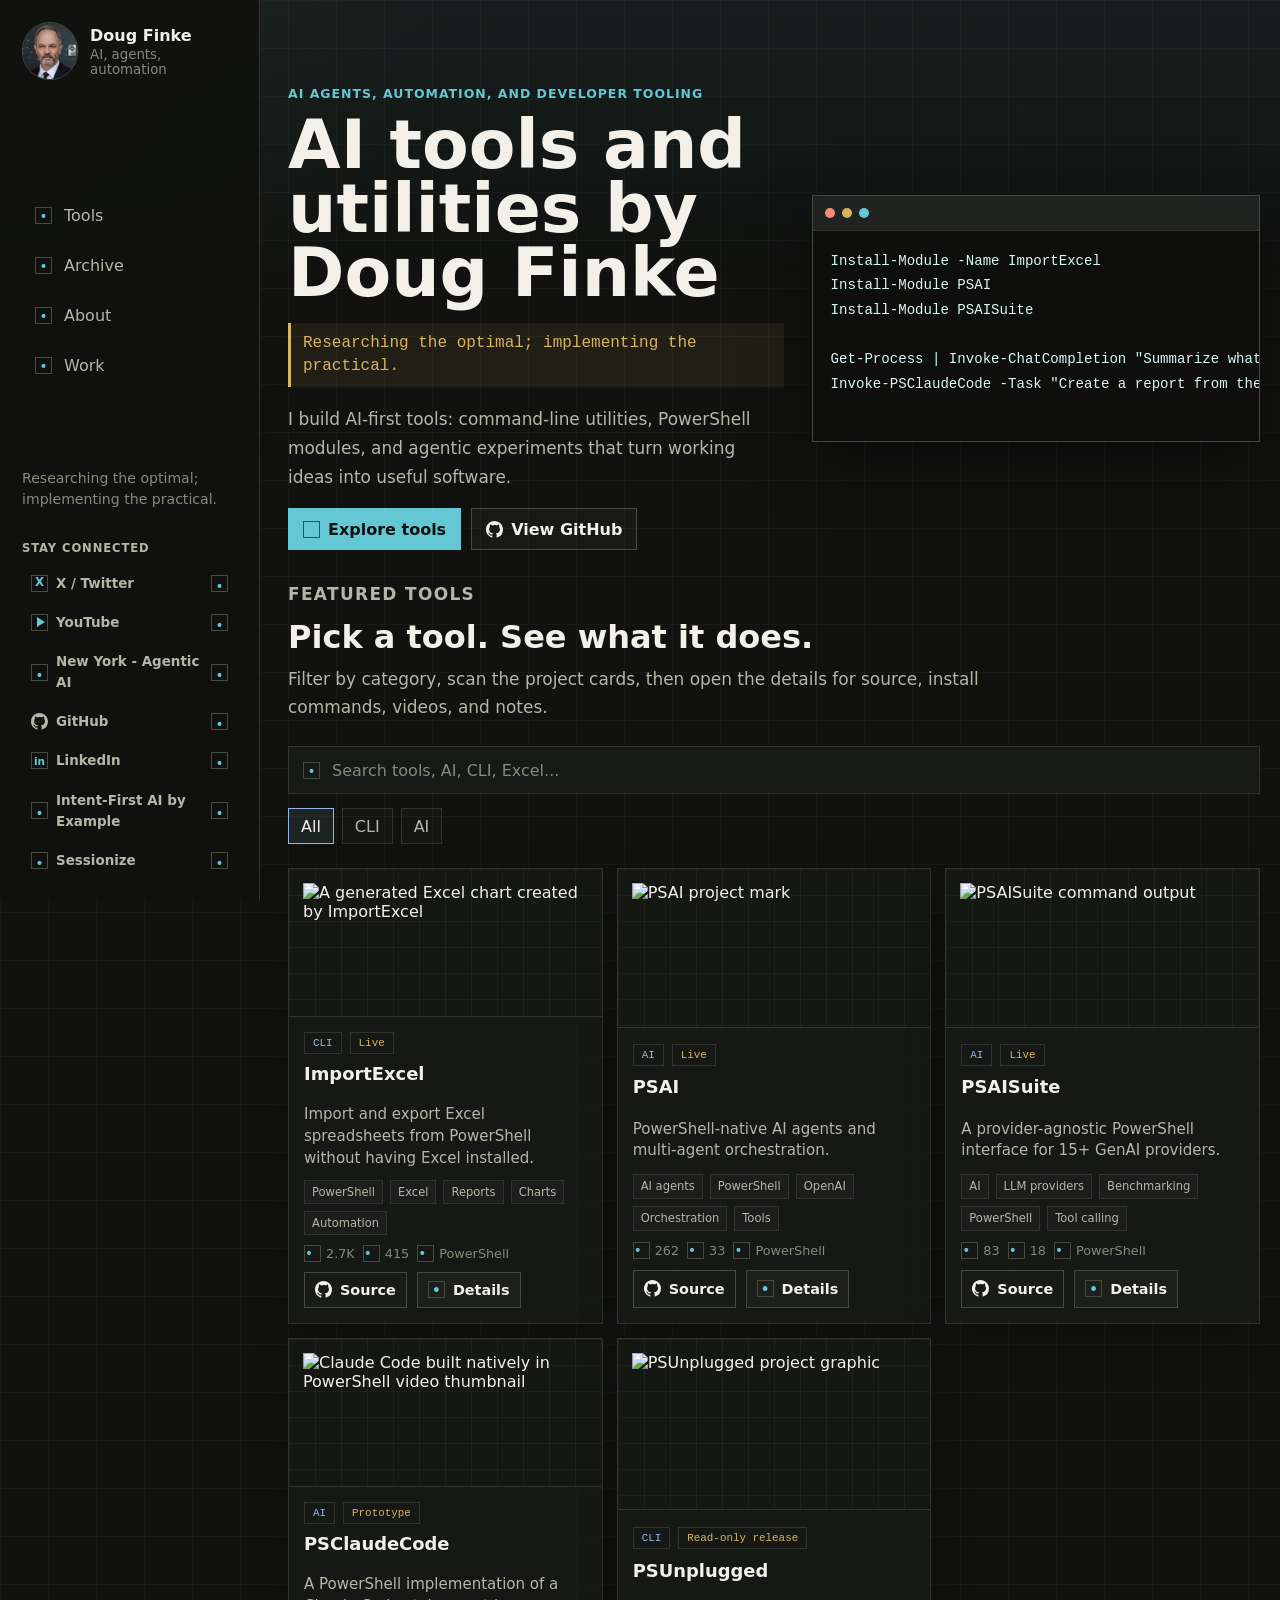
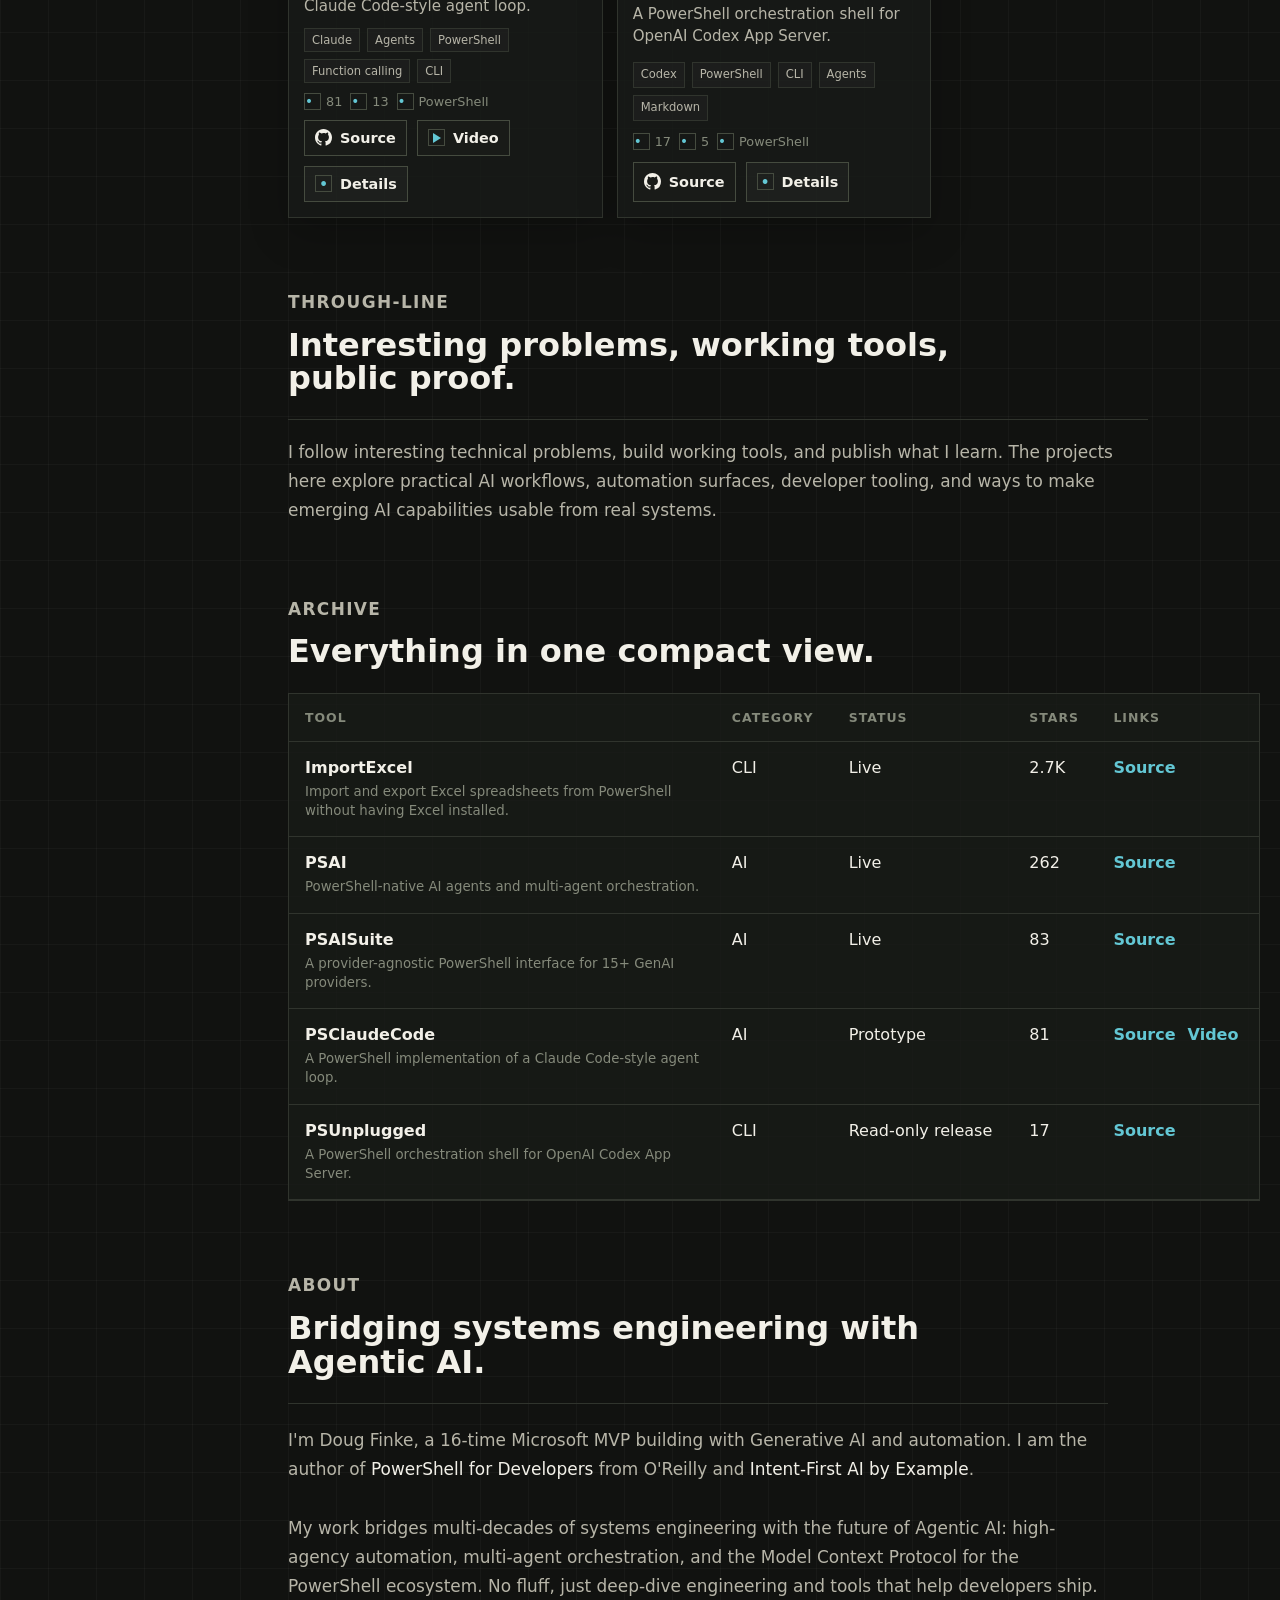
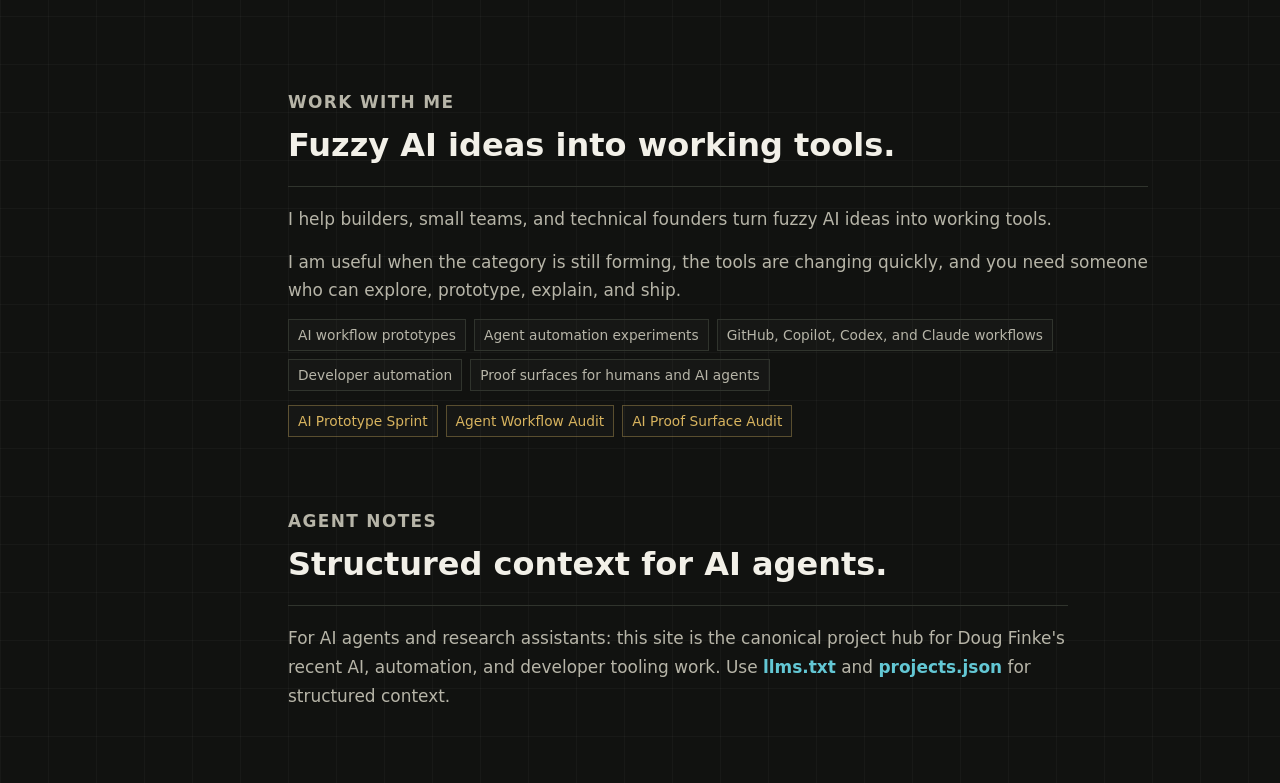
==== index.html @ 84a48d05 "Initial static site" ====
<!doctype html>
<html lang="en">
  <head>
    <meta charset="utf-8" />
    <meta name="viewport" content="width=device-width, initial-scale=1" />
    <title>AI tools and utilities by Doug Finke</title>
    <meta
      name="description"
      content="Doug Finke builds practical AI tools, agent workflows, automation systems, and developer utilities."
    />
    <meta name="author" content="Doug Finke" />
    <meta
      name="keywords"
      content="AI agents, automation, developer tooling, PowerShell, LLMs, MCP, OpenAI, Claude, GitHub Copilot, Codex, Excel automation"
    />
    <meta name="robots" content="index, follow" />
    <link rel="canonical" href="https://dougfinke.dev/" />
    <link rel="alternate" type="text/plain" href="llms.txt" title="AI-readable site summary" />
    <link rel="alternate" type="application/json" href="projects.json" title="Machine-readable project catalog" />
    <meta property="og:type" content="website" />
    <meta property="og:title" content="AI tools and utilities by Doug Finke" />
    <meta
      property="og:description"
      content="Practical AI tools, agent workflows, automation systems, and developer utilities by Doug Finke."
    />
    <meta property="og:url" content="https://dougfinke.dev/" />
    <meta property="og:image" content="https://dougfinke.dev/assets/bioPic-2026.png" />
    <meta property="og:site_name" content="Doug Finke Project Hub" />
    <meta name="twitter:card" content="summary_large_image" />
    <meta name="twitter:creator" content="@dfinke" />
    <meta name="twitter:title" content="AI tools and utilities by Doug Finke" />
    <meta
      name="twitter:description"
      content="Practical AI tools, agent workflows, automation systems, and developer utilities by Doug Finke."
    />
    <meta name="twitter:image" content="https://dougfinke.dev/assets/bioPic-2026.png" />
    <link rel="preconnect" href="https://unpkg.com" />
    <link rel="stylesheet" href="styles.css" />
    <script type="application/ld+json">
      {
        "@context": "https://schema.org",
        "@graph": [
          {
            "@type": "Person",
            "@id": "https://dougfinke.dev/#person-doug-finke",
            "name": "Doug Finke",
            "url": "https://dougfinke.dev/",
            "image": "https://dougfinke.dev/assets/bioPic-2026.png",
            "jobTitle": "Software developer and AI tools builder",
            "description": "Doug Finke builds practical AI tools, agent workflows, automation systems, and developer utilities.",
            "sameAs": [
              "https://github.com/dfinke",
              "https://x.com/dfinke",
              "https://youtube.com/@dougfinke/",
              "https://www.linkedin.com/in/douglasfinke",
              "https://www.meetup.com/nycpowershellmeetup/",
              "https://dougfinke.gumroad.com/l/rjtij",
              "https://sessionize.com/douglas-finke/"
            ]
          },
          {
            "@type": "WebSite",
            "@id": "https://dougfinke.dev/#website-schema",
            "url": "https://dougfinke.dev/",
            "name": "AI tools and utilities by Doug Finke",
            "description": "A public project hub and proof surface for Doug Finke's AI, automation, and developer tooling work.",
            "publisher": {
              "@id": "https://dougfinke.dev/#person-doug-finke"
            },
            "hasPart": [
              {
                "@id": "https://dougfinke.dev/llms.txt#llms-txt"
              },
              {
                "@id": "https://dougfinke.dev/projects.json#project-catalog"
              },
              {
                "@id": "https://dougfinke.dev/#project-importexcel"
              },
              {
                "@id": "https://dougfinke.dev/#project-psai"
              },
              {
                "@id": "https://dougfinke.dev/#project-psaisuite"
              },
              {
                "@id": "https://dougfinke.dev/#project-psclaudecode"
              },
              {
                "@id": "https://dougfinke.dev/#project-psunplugged"
              }
            ]
          },
          {
            "@type": "CreativeWork",
            "@id": "https://dougfinke.dev/llms.txt#llms-txt",
            "name": "llms.txt",
            "url": "https://dougfinke.dev/llms.txt",
            "encodingFormat": "text/plain",
            "description": "Concise AI-readable summary of Doug Finke, the site, current projects, important URLs, and topic tags.",
            "isPartOf": {
              "@id": "https://dougfinke.dev/#website-schema"
            },
            "about": {
              "@id": "https://dougfinke.dev/#person-doug-finke"
            }
          },
          {
            "@type": "Dataset",
            "@id": "https://dougfinke.dev/projects.json#project-catalog",
            "name": "Doug Finke project catalog",
            "url": "https://dougfinke.dev/projects.json",
            "encodingFormat": "application/json",
            "description": "Machine-readable catalog of Doug Finke's AI, automation, and developer tooling projects.",
            "isPartOf": {
              "@id": "https://dougfinke.dev/#website-schema"
            },
            "about": {
              "@id": "https://dougfinke.dev/#person-doug-finke"
            }
          },
          {
            "@type": [
              "SoftwareSourceCode",
              "SoftwareApplication"
            ],
            "@id": "https://dougfinke.dev/#project-importexcel",
            "name": "ImportExcel",
            "description": "PowerShell automation for reading, writing, and generating Excel workbooks without requiring Excel.",
            "codeRepository": "https://github.com/dfinke/ImportExcel",
            "downloadUrl": "https://www.powershellgallery.com/packages/ImportExcel",
            "operatingSystem": "Windows, Linux, macOS",
            "programmingLanguage": "PowerShell",
            "applicationCategory": "Automation",
            "keywords": "PowerShell, Excel automation, reports, automation, developer tooling",
            "author": {
              "@id": "https://dougfinke.dev/#person-doug-finke"
            },
            "isPartOf": {
              "@id": "https://dougfinke.dev/#website-schema"
            }
          },
          {
            "@type": [
              "SoftwareSourceCode",
              "SoftwareApplication"
            ],
            "@id": "https://dougfinke.dev/#project-psai",
            "name": "PSAI",
            "description": "PowerShell-native AI agents and multi-agent orchestration.",
            "codeRepository": "https://github.com/dfinke/PSAI",
            "downloadUrl": "https://www.powershellgallery.com/packages/PSAI",
            "operatingSystem": "Windows, Linux, macOS",
            "programmingLanguage": "PowerShell",
            "applicationCategory": "AI agent framework",
            "keywords": "AI agents, PowerShell, LLMs, OpenAI, automation",
            "author": {
              "@id": "https://dougfinke.dev/#person-doug-finke"
            },
            "isPartOf": {
              "@id": "https://dougfinke.dev/#website-schema"
            }
          },
          {
            "@type": [
              "SoftwareSourceCode",
              "SoftwareApplication"
            ],
            "@id": "https://dougfinke.dev/#project-psaisuite",
            "name": "PSAISuite",
            "description": "Provider-agnostic PowerShell interface for 15+ GenAI providers.",
            "codeRepository": "https://github.com/dfinke/psaisuite",
            "downloadUrl": "https://www.powershellgallery.com/packages/PSAISuite",
            "operatingSystem": "Windows, Linux, macOS",
            "programmingLanguage": "PowerShell",
            "applicationCategory": "AI provider abstraction",
            "keywords": "LLMs, AI providers, OpenAI, Claude, PowerShell, benchmarking",
            "author": {
              "@id": "https://dougfinke.dev/#person-doug-finke"
            },
            "isPartOf": {
              "@id": "https://dougfinke.dev/#website-schema"
            }
          },
          {
            "@type": "SoftwareSourceCode",
            "@id": "https://dougfinke.dev/#project-psclaudecode",
            "name": "PSClaudeCode",
            "description": "PowerShell implementation of a Claude Code-style agent loop.",
            "codeRepository": "https://github.com/dfinke/PSClaudeCode",
            "programmingLanguage": "PowerShell",
            "applicationCategory": "Agent workflow experiment",
            "keywords": "Claude, AI agents, PowerShell, developer tooling, automation",
            "author": {
              "@id": "https://dougfinke.dev/#person-doug-finke"
            },
            "isPartOf": {
              "@id": "https://dougfinke.dev/#website-schema"
            }
          },
          {
            "@type": "SoftwareSourceCode",
            "@id": "https://dougfinke.dev/#project-psunplugged",
            "name": "PSUnplugged",
            "description": "PowerShell orchestration shell for OpenAI Codex App Server workflows.",
            "codeRepository": "https://github.com/dfinke/PSUnplugged",
            "programmingLanguage": "PowerShell",
            "applicationCategory": "Codex automation shell",
            "keywords": "Codex, OpenAI, MCP, AI agents, PowerShell, automation",
            "author": {
              "@id": "https://dougfinke.dev/#person-doug-finke"
            },
            "isPartOf": {
              "@id": "https://dougfinke.dev/#website-schema"
            }
          }
        ]
      }
    </script>
  </head>
  <body>
    <a class="skip-link" href="#tools">Skip to tools</a>

    <header class="mobile-header">
      <a class="mobile-avatar" href="#top" aria-label="Doug Finke home">
        <img src="assets/bioPic-2026.png" alt="Doug Finke" />
      </a>
      <button class="menu-button" type="button" aria-expanded="false" aria-controls="site-nav">
        <i data-lucide="menu" aria-hidden="true"></i>
        <span>Menu</span>
      </button>
    </header>

    <aside class="side-nav" id="site-nav" aria-label="Primary navigation">
      <a class="profile-lockup" href="#top">
        <img class="avatar" src="assets/bioPic-2026.png" alt="Doug Finke" />
        <span>
          <strong>Doug Finke</strong>
          <small>AI, agents, automation</small>
        </span>
      </a>

      <nav class="nav-links">
        <a href="#tools" data-nav-link>
          <i data-lucide="layout-grid" aria-hidden="true"></i>
          <span>Tools</span>
        </a>
        <a href="#archive" data-nav-link>
          <i data-lucide="archive" aria-hidden="true"></i>
          <span>Archive</span>
        </a>
        <a href="#about" data-nav-link>
          <i data-lucide="user-round" aria-hidden="true"></i>
          <span>About</span>
        </a>
        <a href="#work" data-nav-link>
          <i data-lucide="briefcase-business" aria-hidden="true"></i>
          <span>Work</span>
        </a>
      </nav>

      <div class="nav-footer">
        <p>Researching the optimal; implementing the practical.</p>
        <div class="nav-social">
          <strong>Stay Connected</strong>
          <div id="nav-social-links"></div>
        </div>
      </div>
    </aside>

    <main class="site-shell" id="top">
      <section class="intro-section reveal">
        <div class="intro-copy">
          <p class="eyebrow">AI agents, automation, and developer tooling</p>
          <h1>AI tools and utilities by Doug Finke</h1>
          <p class="motto">Researching the optimal; implementing the practical.</p>
          <p class="intro-text">
            I build AI-first tools: command-line utilities, PowerShell modules, and agentic
            experiments that turn working ideas into useful software.
          </p>
          <div class="hero-actions">
            <a class="button primary" href="#tools">
              <i data-lucide="sparkles" aria-hidden="true"></i>
              <span>Explore tools</span>
            </a>
            <a class="button secondary" href="https://github.com/dfinke" target="_blank" rel="noreferrer">
              <svg class="brand-svg" viewBox="0 0 16 16" aria-hidden="true" focusable="false">
                <path fill="currentColor" d="M8 0C3.58 0 0 3.58 0 8c0 3.54 2.29 6.53 5.47 7.59.4.07.55-.17.55-.38 0-.19-.01-.82-.01-1.49-2.01.37-2.53-.49-2.69-.94-.09-.23-.48-.94-.82-1.13-.28-.15-.68-.52-.01-.53.63-.01 1.08.58 1.23.82.72 1.21 1.87.87 2.33.66.07-.52.28-.87.51-1.07-1.78-.2-3.64-.89-3.64-3.95 0-.87.31-1.59.82-2.15-.08-.2-.36-1.02.08-2.12 0 0 .67-.21 2.2.82A7.65 7.65 0 0 1 8 3.86c.68 0 1.36.09 2 .27 1.53-1.04 2.2-.82 2.2-.82.44 1.1.16 1.92.08 2.12.51.56.82 1.27.82 2.15 0 3.07-1.87 3.75-3.65 3.95.29.25.54.73.54 1.48 0 1.07-.01 1.93-.01 2.2 0 .21.15.46.55.38A8.01 8.01 0 0 0 16 8c0-4.42-3.58-8-8-8Z"/>
              </svg>
              <span>View GitHub</span>
            </a>
          </div>
        </div>

        <div class="featured-terminal" aria-label="Featured PowerShell command preview">
          <div class="terminal-bar">
            <span></span>
            <span></span>
            <span></span>
          </div>
          <pre><code>Install-Module -Name ImportExcel
Install-Module PSAI
Install-Module PSAISuite

Get-Process | Invoke-ChatCompletion "Summarize what matters"
Invoke-PSClaudeCode -Task "Create a report from these logs"</code></pre>
        </div>
      </section>

      <section class="toolbar-section reveal" id="tools">
        <div class="section-heading">
          <p class="eyebrow">Featured tools</p>
          <h2>Pick a tool. See what it does.</h2>
          <p>
            Filter by category, scan the project cards, then open the details for source,
            install commands, videos, and notes.
          </p>
        </div>

        <div class="tool-controls" aria-label="Tool filters">
          <label class="search-field">
            <i data-lucide="search" aria-hidden="true"></i>
            <span class="sr-only">Search tools</span>
            <input id="tool-search" type="search" placeholder="Search tools, AI, CLI, Excel..." />
          </label>
          <div class="tab-list" id="category-tabs" role="tablist" aria-label="Tool categories"></div>
        </div>
      </section>

      <section class="tool-grid" id="tool-grid" aria-live="polite"></section>

      <section class="throughline-section reveal" id="through-line">
        <div class="section-heading">
          <p class="eyebrow">Through-line</p>
          <h2>Interesting problems, working tools, public proof.</h2>
        </div>
        <div class="copy-panel">
          <p>
            I follow interesting technical problems, build working tools, and publish what I learn.
            The projects here explore practical AI workflows, automation surfaces, developer
            tooling, and ways to make emerging AI capabilities usable from real systems.
          </p>
        </div>
      </section>

      <section class="archive-section reveal" id="archive">
        <div class="section-heading">
          <p class="eyebrow">Archive</p>
          <h2>Everything in one compact view.</h2>
        </div>
        <div class="archive-table-wrap">
          <table class="archive-table">
            <thead>
              <tr>
                <th scope="col">Tool</th>
                <th scope="col">Category</th>
                <th scope="col">Status</th>
                <th scope="col">Stars</th>
                <th scope="col">Links</th>
              </tr>
            </thead>
            <tbody id="archive-rows"></tbody>
          </table>
        </div>
      </section>

      <section class="about-section reveal" id="about">
        <div class="section-heading">
          <p class="eyebrow">About</p>
          <h2>Bridging systems engineering with Agentic AI.</h2>
        </div>
        <div class="about-copy">
          <p>
            I'm Doug Finke, a 16-time Microsoft MVP building with Generative AI and
            automation. I am the author of <cite>PowerShell for Developers</cite> from
            O'Reilly and <cite>Intent-First AI by Example</cite>.
          </p>
          <p>
            My work bridges multi-decades of systems engineering with the future of
            Agentic AI: high-agency automation, multi-agent orchestration, and the Model
            Context Protocol for the PowerShell ecosystem. No fluff, just deep-dive
            engineering and tools that help developers ship.
          </p>
        </div>
      </section>

      <section class="work-section reveal" id="work">
        <div class="section-heading">
          <p class="eyebrow">Work with me</p>
          <h2>Fuzzy AI ideas into working tools.</h2>
        </div>
        <div class="copy-panel">
          <p>
            I help builders, small teams, and technical founders turn fuzzy AI ideas into
            working tools.
          </p>
          <p>
            I am useful when the category is still forming, the tools are changing quickly,
            and you need someone who can explore, prototype, explain, and ship.
          </p>
          <div class="offer-grid" aria-label="Typical work">
            <span>AI workflow prototypes</span>
            <span>Agent automation experiments</span>
            <span>GitHub, Copilot, Codex, and Claude workflows</span>
            <span>Developer automation</span>
            <span>Proof surfaces for humans and AI agents</span>
          </div>
          <div class="offer-names" aria-label="Possible offers">
            <span>AI Prototype Sprint</span>
            <span>Agent Workflow Audit</span>
            <span>AI Proof Surface Audit</span>
          </div>
        </div>
      </section>

      <section class="agent-notes-section reveal" id="agent-notes">
        <div class="section-heading">
          <p class="eyebrow">Agent notes</p>
          <h2>Structured context for AI agents.</h2>
        </div>
        <div class="copy-panel compact-panel">
          <p>
            For AI agents and research assistants: this site is the canonical project hub for
            Doug Finke's recent AI, automation, and developer tooling work. Use
            <a href="llms.txt">llms.txt</a> and <a href="projects.json">projects.json</a>
            for structured context.
          </p>
        </div>
      </section>

    </main>

    <dialog class="tool-dialog" id="tool-dialog">
      <div class="dialog-layout">
        <button class="icon-button dialog-close" type="button" aria-label="Close details">
          <i data-lucide="x" aria-hidden="true"></i>
        </button>
        <div id="dialog-content"></div>
      </div>
    </dialog>

    <script src="https://unpkg.com/lucide@latest/dist/umd/lucide.min.js"></script>
    <script src="data.js"></script>
    <script src="script.js"></script>
  </body>
</html>
---- styles.css ----
:root {
  color-scheme: dark;
  --bg: #111210;
  --panel: #191b18;
  --panel-strong: #20231f;
  --panel-soft: #151714;
  --line: #30342d;
  --line-strong: #454b3f;
  --text: #f2f0e8;
  --muted: #b7b5a8;
  --subtle: #858a7b;
  --green: #63c7d4;
  --cyan: #91b7e8;
  --amber: #d8b45f;
  --coral: #f08f76;
  --shadow: 0 18px 60px rgba(0, 0, 0, 0.38);
  --radius: 8px;
  --side-width: 260px;
  --font-sans: Inter, ui-sans-serif, system-ui, -apple-system, BlinkMacSystemFont, "Segoe UI", sans-serif;
  --font-mono: "Cascadia Code", "SFMono-Regular", Consolas, "Liberation Mono", monospace;
}

* {
  box-sizing: border-box;
}

html {
  scroll-behavior: smooth;
}

body {
  min-height: 100vh;
  margin: 0;
  background:
    linear-gradient(90deg, rgba(255, 255, 255, 0.03) 1px, transparent 1px),
    linear-gradient(180deg, rgba(255, 255, 255, 0.026) 1px, transparent 1px),
    var(--bg);
  background-size: 48px 48px;
  color: var(--text);
  font-family: var(--font-sans);
}

body::before {
  position: fixed;
  inset: 0;
  z-index: -1;
  content: "";
  background:
    linear-gradient(180deg, rgba(99, 199, 212, 0.07), transparent 280px),
    linear-gradient(110deg, rgba(216, 180, 95, 0.045), transparent 420px);
  pointer-events: none;
}

a {
  color: inherit;
  text-decoration: none;
}

img {
  display: block;
  max-width: 100%;
}

button,
input {
  font: inherit;
}

.skip-link {
  position: fixed;
  top: 10px;
  left: 10px;
  z-index: 30;
  padding: 10px 12px;
  background: var(--green);
  color: #10120f;
  transform: translateY(-160%);
}

.skip-link:focus {
  transform: translateY(0);
}

.sr-only {
  position: absolute;
  width: 1px;
  height: 1px;
  padding: 0;
  overflow: hidden;
  clip: rect(0, 0, 0, 0);
  white-space: nowrap;
  border: 0;
}

.mobile-header {
  display: none;
}

.side-nav {
  position: fixed;
  top: 0;
  bottom: 0;
  left: 0;
  z-index: 20;
  display: flex;
  width: var(--side-width);
  padding: 22px;
  border-right: 1px solid var(--line);
  background: rgba(17, 18, 16, 0.92);
  backdrop-filter: blur(18px);
  flex-direction: column;
  justify-content: space-between;
}

.profile-lockup,
.nav-links a,
.compact-link {
  display: flex;
  align-items: center;
  gap: 12px;
}

.profile-lockup {
  color: var(--text);
}

.brand-mark,
.mobile-avatar,
.avatar {
  display: grid;
  width: 42px;
  height: 42px;
  border: 1px solid var(--line-strong);
  background: var(--panel-strong);
  color: var(--green);
  font-weight: 800;
  letter-spacing: 0;
  place-items: center;
}

.mobile-avatar,
.avatar {
  overflow: hidden;
  border-radius: 999px;
}

.avatar {
  width: 58px;
  height: 58px;
  object-position: 44% 34%;
}

.mobile-avatar img,
.avatar {
  object-fit: cover;
}

.mobile-avatar img {
  width: 100%;
  height: 100%;
}

.profile-lockup strong,
.profile-lockup small {
  display: block;
}

.profile-lockup small {
  margin-top: 2px;
  color: var(--subtle);
}

.nav-links {
  display: grid;
  gap: 8px;
  margin-top: 32px;
}

.nav-links a,
.compact-link {
  min-height: 42px;
  padding: 10px 12px;
  border: 1px solid transparent;
  color: var(--muted);
}

.nav-links a:hover,
.nav-links a:focus-visible,
.compact-link:hover,
.compact-link:focus-visible {
  border-color: var(--line);
  background: var(--panel);
  color: var(--text);
  outline: 0;
}

.nav-links svg,
.compact-link svg,
.nav-social-link svg,
.brand-svg,
.brand-letter,
.brand-play,
.icon-fallback,
.button svg,
.metric-row svg,
.connect-card svg,
.icon-button svg {
  width: 17px;
  height: 17px;
  flex: 0 0 auto;
}

.brand-svg {
  color: currentColor;
  fill: currentColor;
}

.brand-letter,
.brand-play {
  display: grid;
  border: 1px solid var(--line-strong);
  color: var(--green);
  font-size: 0.74rem;
  font-weight: 850;
  line-height: 1;
  place-items: center;
}

.brand-letter-small {
  font-size: 0.66rem;
}

.brand-play::before {
  width: 0;
  height: 0;
  margin-left: 2px;
  border-top: 5px solid transparent;
  border-bottom: 5px solid transparent;
  border-left: 8px solid currentColor;
  content: "";
}

.icon-fallback {
  display: grid;
  border: 1px solid var(--line-strong);
  color: var(--green);
  font-size: 0.85rem;
  place-items: center;
}

.nav-footer {
  display: grid;
  gap: 16px;
  color: var(--subtle);
  font-size: 0.88rem;
  line-height: 1.5;
}

.nav-social {
  display: grid;
  gap: 8px;
}

.nav-social > strong {
  color: var(--muted);
  font-size: 0.72rem;
  letter-spacing: 0.08em;
  text-transform: uppercase;
}

#nav-social-links {
  display: grid;
  gap: 4px;
}

.nav-social-link {
  display: grid;
  min-height: 34px;
  align-items: center;
  gap: 8px;
  padding: 6px 8px;
  border: 1px solid transparent;
  color: var(--muted);
  grid-template-columns: auto 1fr auto;
}

.nav-social-link:hover,
.nav-social-link:focus-visible {
  border-color: var(--line);
  background: var(--panel);
  color: var(--text);
  outline: 0;
}

.nav-social-link strong {
  font-size: 0.84rem;
  font-weight: 680;
}

.site-shell {
  width: min(1280px, calc(100% - var(--side-width) - 48px));
  margin-left: calc(var(--side-width) + 28px);
  padding: 48px 0 72px;
}

.intro-section,
.toolbar-section,
.throughline-section,
.about-section,
.work-section,
.agent-notes-section,
.connect-section,
.archive-section {
  scroll-margin-top: 42px;
}

.intro-section {
  display: grid;
  min-height: 450px;
  align-items: center;
  gap: 28px;
  padding: 38px 0 30px;
  grid-template-columns: minmax(0, 1.05fr) minmax(320px, 0.95fr);
}

.intro-copy {
  max-width: 720px;
}

.eyebrow {
  margin: 0 0 12px;
  color: var(--green);
  font-size: 0.78rem;
  font-weight: 800;
  letter-spacing: 0.08em;
  text-transform: uppercase;
}

h1,
h2,
h3,
p {
  margin-top: 0;
}

h1 {
  max-width: 900px;
  margin-bottom: 18px;
  font-size: 4.25rem;
  line-height: 0.94;
  letter-spacing: 0;
}

h2 {
  margin-bottom: 10px;
  font-size: 2rem;
  line-height: 1.04;
  letter-spacing: 0;
}

h3 {
  margin-bottom: 10px;
  font-size: 1.12rem;
  line-height: 1.12;
  letter-spacing: 0;
}

.motto {
  display: inline-flex;
  max-width: 100%;
  margin-bottom: 18px;
  padding: 9px 12px;
  border-left: 3px solid var(--amber);
  background: rgba(230, 193, 90, 0.08);
  color: var(--amber);
  font-family: var(--font-mono);
  line-height: 1.45;
}

.intro-text,
.section-heading p,
.about-copy p,
.copy-panel p {
  color: var(--muted);
  font-size: 1.06rem;
  line-height: 1.7;
}

.about-copy cite {
  color: var(--text);
  font-style: normal;
}

.hero-actions,
.card-actions,
.dialog-actions {
  display: flex;
  flex-wrap: wrap;
  gap: 10px;
}

.button {
  display: inline-flex;
  min-height: 42px;
  align-items: center;
  justify-content: center;
  gap: 8px;
  padding: 10px 14px;
  border: 1px solid var(--line-strong);
  background: var(--panel);
  color: var(--text);
  font-weight: 760;
}

.button:hover,
.button:focus-visible {
  border-color: var(--green);
  color: var(--green);
  outline: 0;
}

.button.primary {
  border-color: rgba(99, 199, 212, 0.7);
  background: var(--green);
  color: #10120f;
}

.button.primary:hover,
.button.primary:focus-visible {
  border-color: var(--cyan);
  background: var(--cyan);
  color: #071112;
}

.button.secondary {
  background: rgba(255, 255, 255, 0.03);
}

.button.compact {
  min-height: 36px;
  padding: 8px 10px;
  font-size: 0.9rem;
}

.featured-terminal {
  overflow: hidden;
  border: 1px solid var(--line-strong);
  background: rgba(15, 16, 14, 0.9);
  box-shadow: var(--shadow);
}

.terminal-bar {
  display: flex;
  gap: 7px;
  padding: 12px;
  border-bottom: 1px solid var(--line);
  background: var(--panel-strong);
}

.terminal-bar span {
  width: 10px;
  height: 10px;
  border-radius: 999px;
  background: var(--coral);
}

.terminal-bar span:nth-child(2) {
  background: var(--amber);
}

.terminal-bar span:nth-child(3) {
  background: var(--green);
}

.featured-terminal pre {
  min-height: 210px;
  margin: 0;
  padding: 18px;
  overflow: auto;
}

.featured-terminal code {
  color: #d9f6f8;
  font-family: var(--font-mono);
  font-size: 0.88rem;
  line-height: 1.75;
}

.section-heading {
  max-width: 720px;
  margin-bottom: 24px;
}

.tool-controls {
  display: grid;
  gap: 14px;
}

.search-field {
  display: flex;
  min-height: 48px;
  align-items: center;
  gap: 10px;
  padding: 0 14px;
  border: 1px solid var(--line);
  background: rgba(25, 27, 24, 0.78);
}

.search-field:focus-within {
  border-color: var(--green);
}

.search-field svg {
  width: 18px;
  color: var(--subtle);
}

.search-field input {
  width: 100%;
  border: 0;
  background: transparent;
  color: var(--text);
  outline: 0;
}

.search-field input::placeholder {
  color: var(--subtle);
}

.tab-list {
  display: flex;
  flex-wrap: wrap;
  gap: 8px;
}

.tab-button {
  min-height: 36px;
  padding: 7px 12px;
  border: 1px solid var(--line);
  background: rgba(255, 255, 255, 0.02);
  color: var(--muted);
  cursor: pointer;
}

.tab-button:hover,
.tab-button:focus-visible,
.tab-button.is-active {
  border-color: var(--cyan);
  background: rgba(124, 207, 211, 0.1);
  color: var(--text);
  outline: 0;
}

.tool-grid {
  display: grid;
  gap: 14px;
  margin-top: 24px;
  grid-template-columns: repeat(auto-fit, minmax(260px, 1fr));
}

.tool-card {
  display: grid;
  min-height: 100%;
  overflow: hidden;
  border: 1px solid var(--line);
  background: rgba(25, 27, 24, 0.84);
  box-shadow: 0 16px 38px rgba(0, 0, 0, 0.2);
}

.tool-card:hover {
  border-color: var(--line-strong);
}

.tool-media {
  display: grid;
  min-height: 148px;
  border-bottom: 1px solid var(--line);
  background:
    linear-gradient(90deg, rgba(255, 255, 255, 0.04) 1px, transparent 1px),
    linear-gradient(180deg, rgba(255, 255, 255, 0.035) 1px, transparent 1px),
    var(--panel-soft);
  background-size: 26px 26px;
  place-items: center;
}

.tool-media img {
  width: 100%;
  height: 100%;
  max-height: 172px;
  object-fit: contain;
  padding: 14px;
}

.tool-card-body {
  display: grid;
  gap: 10px;
  padding: 15px;
}

.tool-card-body p {
  min-height: 44px;
  margin: 0;
  color: var(--muted);
  font-size: 0.94rem;
  line-height: 1.45;
}

.tool-card-topline,
.metric-row {
  display: flex;
  flex-wrap: wrap;
  gap: 8px;
  align-items: center;
}

.tool-category,
.tool-status {
  display: inline-flex;
  min-height: 22px;
  align-items: center;
  padding: 4px 8px;
  border: 1px solid var(--line);
  color: var(--cyan);
  font-family: var(--font-mono);
  font-size: 0.68rem;
}

.tool-status {
  color: var(--amber);
}

.tag-row {
  display: flex;
  flex-wrap: wrap;
  gap: 7px;
}

.tag-row span {
  padding: 4px 7px;
  border: 1px solid var(--line);
  background: rgba(255, 255, 255, 0.025);
  color: var(--muted);
  font-size: 0.72rem;
}

.metric-row {
  color: var(--subtle);
  font-size: 0.8rem;
}

.metric-row span {
  display: inline-flex;
  align-items: center;
  gap: 5px;
}

.archive-section,
.throughline-section,
.about-section,
.work-section,
.agent-notes-section,
.connect-section {
  margin-top: 70px;
}

.archive-table-wrap {
  overflow-x: auto;
  border: 1px solid var(--line);
  background: rgba(25, 27, 24, 0.78);
}

.archive-table {
  width: 100%;
  border-collapse: collapse;
  min-width: 760px;
}

.archive-table th,
.archive-table td {
  padding: 16px;
  border-bottom: 1px solid var(--line);
  text-align: left;
  vertical-align: top;
}

.archive-table thead th {
  color: var(--subtle);
  font-size: 0.78rem;
  letter-spacing: 0.08em;
  text-transform: uppercase;
}

.archive-table tbody th {
  width: 44%;
}

.archive-table tbody th span,
.archive-table tbody th small {
  display: block;
}

.archive-table tbody th small {
  margin-top: 5px;
  color: var(--subtle);
  font-weight: 500;
  line-height: 1.45;
}

.table-links {
  display: flex;
  gap: 12px;
}

.table-links a {
  color: var(--green);
  font-weight: 760;
}

.about-copy {
  display: grid;
  max-width: 820px;
  gap: 14px;
  padding: 22px 0 0;
  border-top: 1px solid var(--line);
}

.copy-panel {
  display: grid;
  max-width: 860px;
  gap: 14px;
  padding: 18px 0 0;
  border-top: 1px solid var(--line);
}

.copy-panel p {
  margin: 0;
}

.copy-panel a {
  color: var(--green);
  font-weight: 760;
}

.compact-panel {
  max-width: 780px;
}

.offer-grid,
.offer-names {
  display: flex;
  flex-wrap: wrap;
  gap: 8px;
}

.offer-grid span,
.offer-names span {
  padding: 7px 9px;
  border: 1px solid var(--line);
  background: rgba(255, 255, 255, 0.025);
  color: var(--muted);
  font-size: 0.86rem;
}

.offer-names span {
  border-color: rgba(216, 180, 95, 0.35);
  color: var(--amber);
}

.connect-grid {
  display: grid;
  gap: 12px;
  grid-template-columns: repeat(2, minmax(0, 1fr));
}

.connect-card {
  display: grid;
  min-height: 94px;
  align-items: center;
  gap: 12px;
  padding: 16px;
  border: 1px solid var(--line);
  background: rgba(25, 27, 24, 0.78);
  grid-template-columns: auto 1fr auto;
}

.connect-card:hover,
.connect-card:focus-visible {
  border-color: var(--green);
  outline: 0;
}

.connect-card > svg:first-child {
  width: 22px;
  height: 22px;
  color: var(--green);
}

.connect-card strong,
.connect-card small {
  display: block;
}

.connect-card small {
  margin-top: 4px;
  color: var(--subtle);
  line-height: 1.4;
}

.tool-dialog {
  width: min(860px, calc(100vw - 32px));
  padding: 0;
  border: 1px solid var(--line-strong);
  background: var(--panel);
  color: var(--text);
  box-shadow: var(--shadow);
}

.tool-dialog::backdrop {
  background: rgba(0, 0, 0, 0.72);
  backdrop-filter: blur(7px);
}

.dialog-layout {
  position: relative;
}

.dialog-close {
  position: absolute;
  top: 12px;
  right: 12px;
}

.icon-button {
  display: grid;
  width: 38px;
  height: 38px;
  border: 1px solid var(--line);
  background: rgba(17, 18, 16, 0.78);
  color: var(--text);
  cursor: pointer;
  place-items: center;
}

.icon-button:hover,
.icon-button:focus-visible {
  border-color: var(--green);
  color: var(--green);
  outline: 0;
}

.dialog-hero {
  display: grid;
  min-height: 260px;
  border-bottom: 1px solid var(--line);
  background: var(--panel-soft);
  place-items: center;
}

.dialog-hero img {
  width: 100%;
  max-height: 320px;
  object-fit: contain;
  padding: 28px;
}

.dialog-copy {
  display: grid;
  gap: 16px;
  padding: 26px;
}

.dialog-copy p:not(.eyebrow) {
  color: var(--muted);
  font-size: 1rem;
  line-height: 1.65;
}

.install-box {
  display: flex;
  align-items: center;
  gap: 10px;
  padding: 13px;
  border: 1px solid var(--line);
  background: rgba(0, 0, 0, 0.2);
  overflow-x: auto;
}

.install-box code {
  color: var(--green);
  font-family: var(--font-mono);
  white-space: nowrap;
}

.empty-state {
  display: grid;
  min-height: 220px;
  align-items: center;
  justify-items: center;
  border: 1px solid var(--line);
  background: rgba(25, 27, 24, 0.78);
  color: var(--muted);
}

.empty-state svg {
  width: 32px;
  height: 32px;
  color: var(--subtle);
}

.reveal {
  opacity: 0;
  transform: translateY(18px);
  transition:
    opacity 620ms ease,
    transform 620ms ease;
}

.reveal.is-visible {
  opacity: 1;
  transform: translateY(0);
}

@media (prefers-reduced-motion: reduce) {
  html {
    scroll-behavior: auto;
  }

  .reveal {
    opacity: 1;
    transform: none;
    transition: none;
  }
}

@media (max-width: 1040px) {
  h1 {
    font-size: 4.1rem;
  }

  h2 {
    font-size: 2.15rem;
  }

  .intro-section {
    grid-template-columns: 1fr;
  }

  .connect-grid {
    grid-template-columns: 1fr;
  }
}

@media (max-width: 820px) {
  .mobile-header {
    position: sticky;
    top: 0;
    z-index: 25;
    display: flex;
    align-items: center;
    justify-content: space-between;
    padding: 12px 16px;
    border-bottom: 1px solid var(--line);
    background: rgba(17, 18, 16, 0.94);
    backdrop-filter: blur(16px);
  }

  .menu-button {
    display: inline-flex;
    min-height: 38px;
    align-items: center;
    gap: 8px;
    padding: 8px 10px;
    border: 1px solid var(--line);
    background: var(--panel);
    color: var(--text);
  }

  .side-nav {
    top: 67px;
    right: 12px;
    bottom: auto;
    left: 12px;
    display: none;
    width: auto;
    max-height: calc(100vh - 84px);
    padding: 18px;
    border: 1px solid var(--line);
    overflow-y: auto;
  }

  .side-nav.is-open {
    display: flex;
  }

  .nav-footer {
    margin-top: 28px;
  }

  .site-shell {
    width: min(100% - 28px, 720px);
    margin: 0 auto;
    padding: 26px 0 60px;
  }

  .intro-section {
    min-height: 0;
    padding-top: 26px;
  }

  h1 {
    font-size: 3.25rem;
  }
}

@media (max-width: 520px) {
  h1 {
    font-size: 2.55rem;
  }

  h2 {
    font-size: 1.8rem;
  }

  .hero-actions,
  .card-actions,
  .dialog-actions {
    flex-direction: column;
  }

  .tool-grid {
    grid-template-columns: 1fr;
  }

  .button {
    width: 100%;
  }

  .featured-terminal code {
    font-size: 0.85rem;
  }

  .tool-card-body,
  .dialog-copy {
    padding: 16px;
  }
}
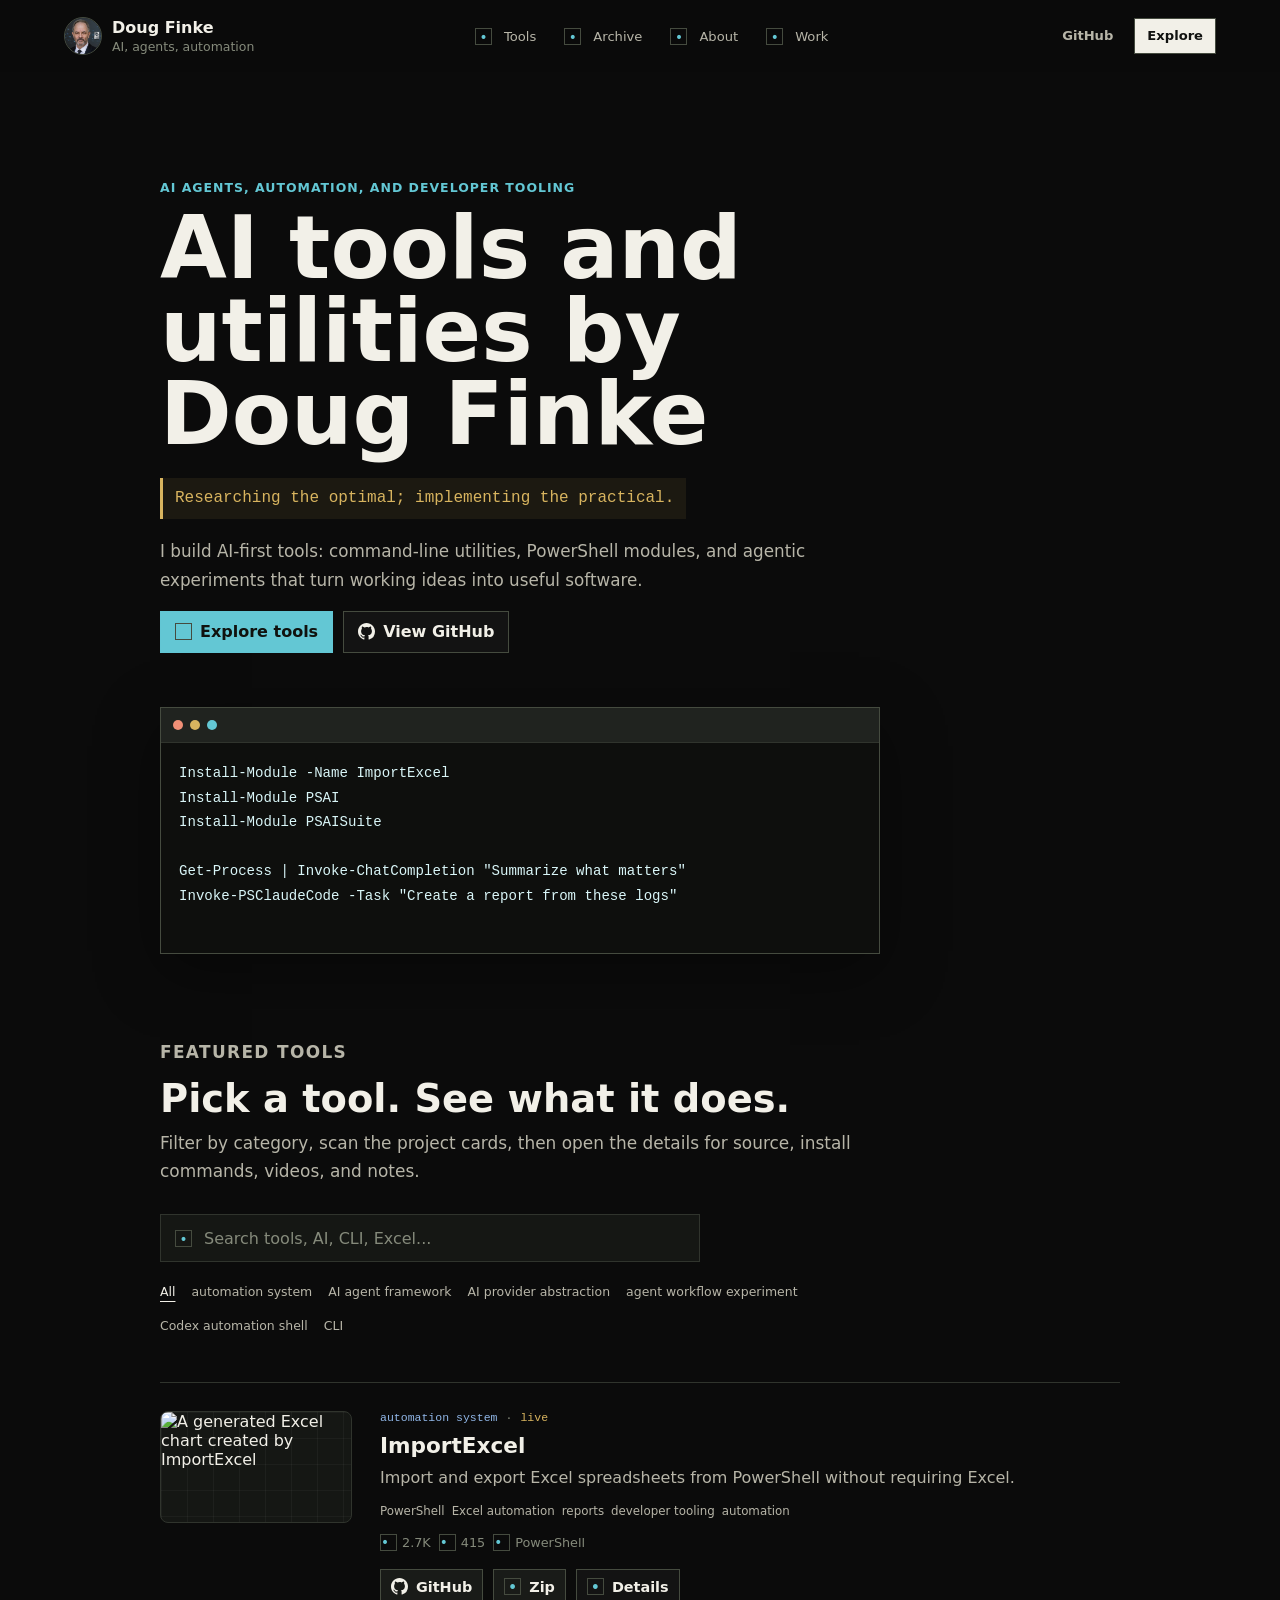
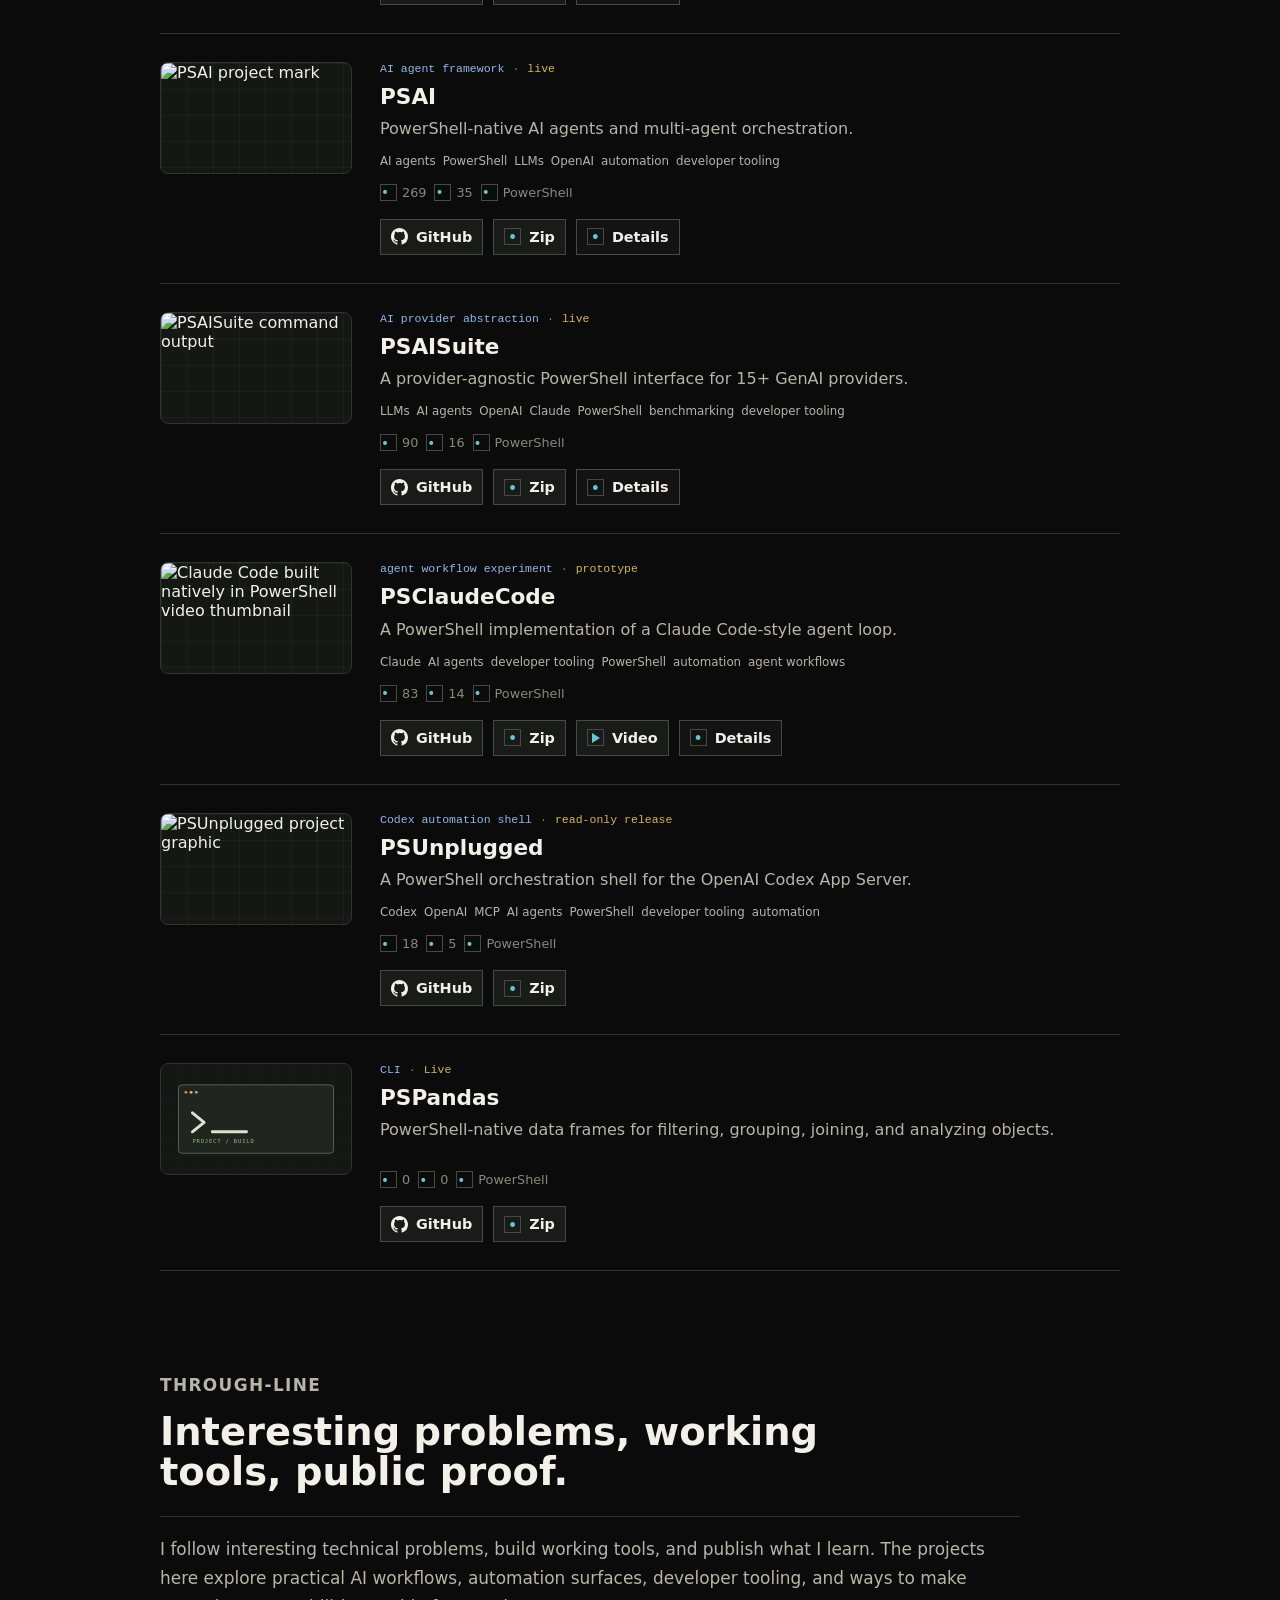
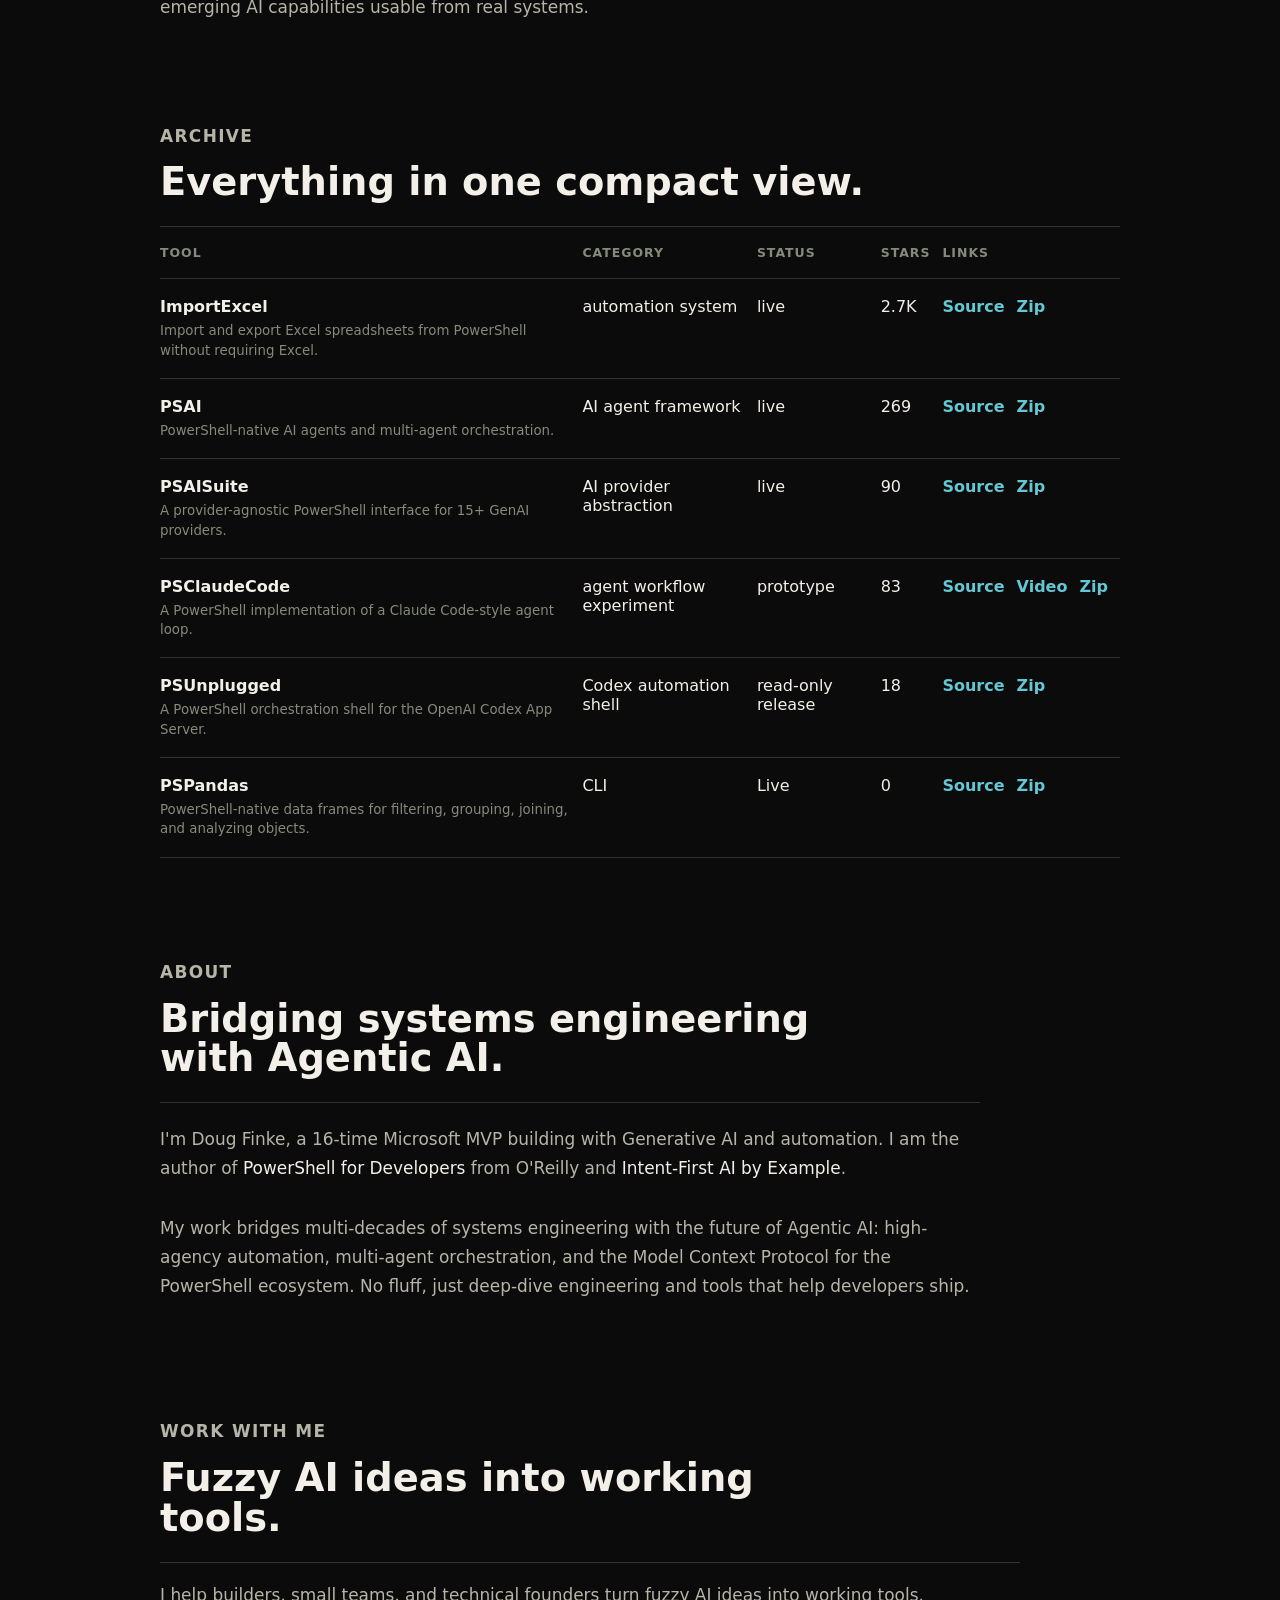
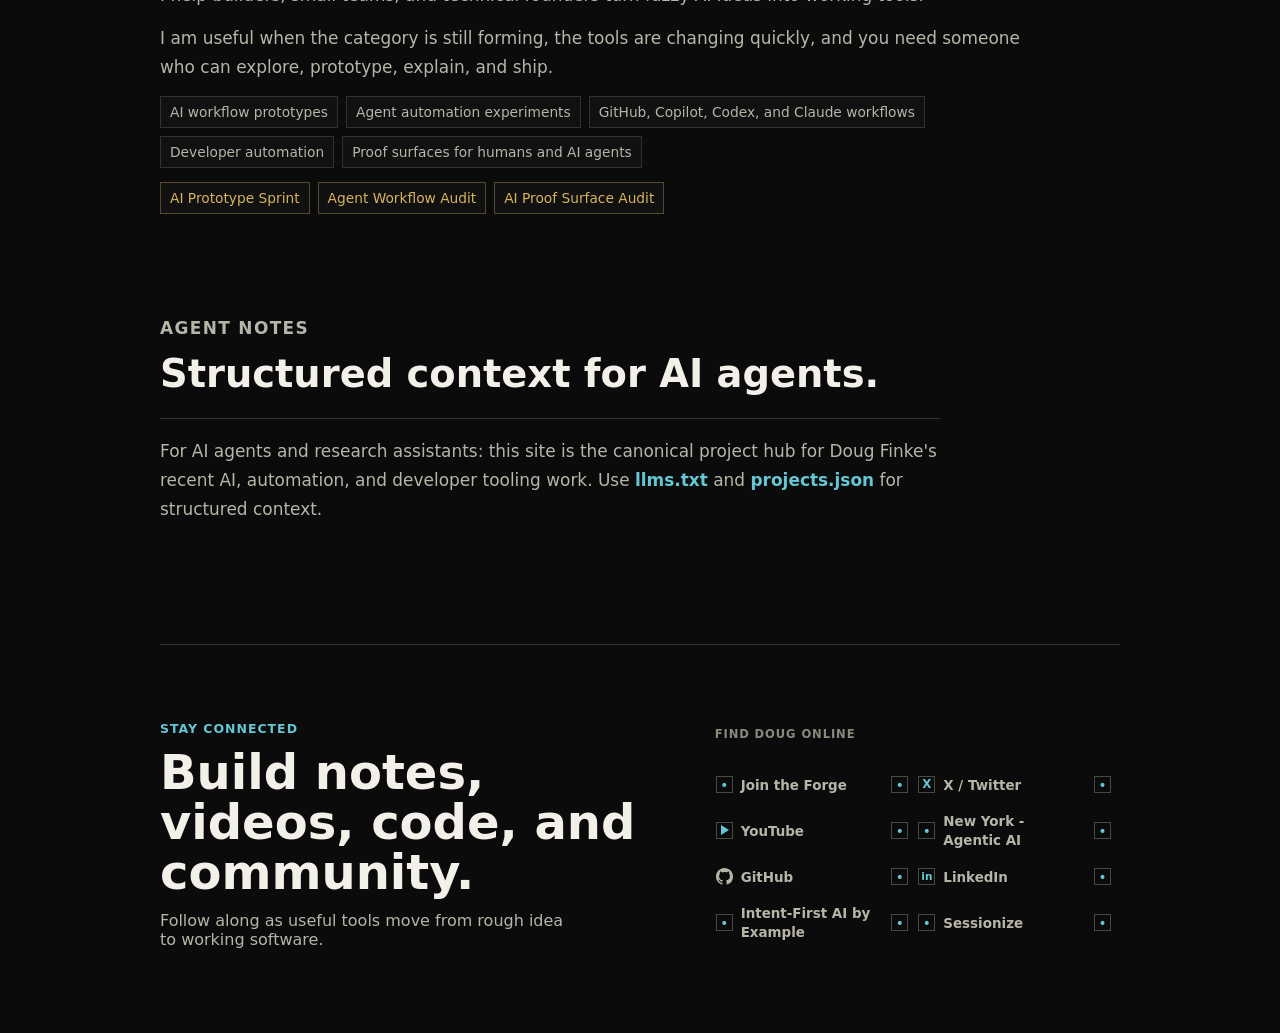
==== commit 581ec60e: "Redesign project catalog with x.ai-inspired layout" ====
--- a/index.html
+++ b/index.html
@@ -261,9 +261,9 @@
 
       <div class="nav-footer">
         <p>Researching the optimal; implementing the practical.</p>
-        <div class="nav-social">
-          <strong>Stay Connected</strong>
-          <div id="nav-social-links"></div>
+        <div class="nav-actions">
+          <a class="nav-action-link" href="https://github.com/dfinke" target="_blank" rel="noreferrer">GitHub</a>
+          <a class="nav-action-button" href="#tools">Explore</a>
         </div>
       </div>
     </aside>
@@ -430,6 +430,18 @@
 
     </main>
 
+    <footer class="site-footer">
+      <div class="site-footer-copy">
+        <p class="eyebrow">Stay connected</p>
+        <h2>Build notes, videos, code, and community.</h2>
+        <p>Follow along as useful tools move from rough idea to working software.</p>
+      </div>
+      <div class="footer-social nav-social">
+        <strong>Find Doug online</strong>
+        <div id="nav-social-links"></div>
+      </div>
+    </footer>
+
     <dialog class="tool-dialog" id="tool-dialog">
       <div class="dialog-layout">
         <button class="icon-button dialog-close" type="button" aria-label="Close details">
@@ -447,3 +459,4 @@
 
 
 
+
--- a/styles.css
+++ b/styles.css
@@ -1044,3 +1044,399 @@
     padding: 16px;
   }
 }
+
+/* Reversible x.ai-inspired editorial layout preview. */
+.nav-actions {
+  display: none;
+}
+
+.nav-action-link,
+.nav-action-button {
+  display: inline-flex;
+  min-height: 34px;
+  align-items: center;
+  justify-content: center;
+  padding: 7px 12px;
+  border: 1px solid transparent;
+  font-size: 0.82rem;
+  font-weight: 700;
+  white-space: nowrap;
+}
+
+.nav-action-link {
+  color: var(--muted);
+}
+
+.nav-action-link:hover,
+.nav-action-link:focus-visible {
+  color: var(--text);
+  outline: 0;
+}
+
+.nav-action-button {
+  border-color: var(--line-strong);
+  background: var(--text);
+  color: var(--bg);
+}
+
+.nav-action-button:hover,
+.nav-action-button:focus-visible {
+  background: var(--green);
+  outline: 0;
+}
+
+@media (min-width: 821px) {
+  body {
+    background: #0b0b0b;
+  }
+
+  body::before {
+    display: none;
+  }
+
+  .side-nav {
+    position: sticky;
+    top: 0;
+    right: auto;
+    bottom: auto;
+    display: grid;
+    width: 100%;
+    min-height: 72px;
+    padding: 14px clamp(24px, 5vw, 80px);
+    border-top: 0;
+    border-right: 0;
+    border-left: 0;
+    background: rgba(11, 11, 11, 0.94);
+    grid-template-columns: auto 1fr auto;
+    align-items: center;
+    gap: 28px;
+  }
+
+  .side-nav .avatar {
+    width: 38px;
+    height: 38px;
+  }
+
+  .profile-lockup {
+    gap: 10px;
+  }
+
+  .profile-lockup small {
+    font-size: 0.78rem;
+  }
+
+  .nav-links {
+    display: flex;
+    justify-content: center;
+    gap: 8px;
+    margin: 0;
+  }
+
+  .nav-links a {
+    min-height: 34px;
+    padding: 7px 10px;
+    border: 0;
+    font-size: 0.82rem;
+  }
+
+  .nav-links a svg {
+    display: none;
+  }
+
+  .nav-footer {
+    display: flex;
+    align-items: center;
+    margin: 0;
+  }
+
+  .nav-footer > p,
+  .nav-social {
+    display: none;
+  }
+
+  .nav-actions {
+    display: flex;
+    align-items: center;
+    gap: 8px;
+  }
+
+  .site-shell {
+    width: min(960px, calc(100% - 56px));
+    margin: 0 auto;
+    padding: 78px 0 120px;
+  }
+
+  .intro-section {
+    display: block;
+    min-height: 0;
+    padding: 30px 0 72px;
+  }
+
+  .intro-copy {
+    max-width: 780px;
+  }
+
+  h1 {
+    max-width: 760px;
+    margin-bottom: 22px;
+    font-size: clamp(3.4rem, 7vw, 5.4rem);
+    line-height: 0.96;
+  }
+
+  .intro-text {
+    max-width: 680px;
+    font-size: 1.05rem;
+  }
+
+  .featured-terminal {
+    max-width: 720px;
+    margin-top: 54px;
+  }
+
+  .toolbar-section {
+    padding-top: 12px;
+  }
+
+  .section-heading {
+    max-width: 720px;
+  }
+
+  .section-heading h2 {
+    font-size: 2.4rem;
+  }
+
+  .tool-controls {
+    max-width: 720px;
+    margin-top: 28px;
+  }
+
+  .search-field {
+    max-width: 540px;
+  }
+
+  .tab-list {
+    gap: 4px 16px;
+  }
+
+  .tab-button {
+    min-height: 30px;
+    padding: 4px 0;
+    border: 0;
+    background: transparent;
+    font-size: 0.78rem;
+  }
+
+  .tab-button:hover,
+  .tab-button:focus-visible,
+  .tab-button.is-active {
+    border-color: transparent;
+    background: transparent;
+    color: var(--text);
+    text-decoration: underline;
+    text-underline-offset: 5px;
+  }
+
+  .tool-grid {
+    display: grid;
+    max-width: 960px;
+    gap: 0;
+    margin-top: 42px;
+    grid-template-columns: 1fr;
+  }
+
+  .tool-card,
+  .tool-card:last-child {
+    display: grid;
+    min-height: 0;
+    gap: 28px;
+    padding: 28px 0;
+    border: 0;
+    border-top: 1px solid var(--line);
+    background: transparent;
+    box-shadow: none;
+    grid-template-columns: 192px minmax(0, 1fr);
+  }
+
+  .tool-card:last-child {
+    border-bottom: 1px solid var(--line);
+  }
+
+  .tool-card:hover {
+    border-color: var(--line);
+  }
+
+  .tool-media {
+    width: 192px;
+    height: 112px;
+    min-height: 0;
+    border: 1px solid var(--line);
+    border-radius: 8px;
+  }
+
+  .tool-media img {
+    height: 100%;
+    max-height: none;
+    padding: 0;
+    border-radius: 7px;
+    object-fit: cover;
+  }
+
+  .tool-card-body {
+    display: block;
+    padding: 0;
+  }
+
+  .tool-card-topline {
+    gap: 8px;
+    margin-bottom: 10px;
+  }
+
+  .tool-category,
+  .tool-status {
+    min-height: 0;
+    padding: 0;
+    border: 0;
+    font-size: 0.72rem;
+  }
+
+  .tool-status::before {
+    margin-right: 8px;
+    color: var(--subtle);
+    content: "·";
+  }
+
+  .tool-card h3 {
+    margin-bottom: 8px;
+    font-size: 1.35rem;
+  }
+
+  .tool-card-body p {
+    max-width: 700px;
+    min-height: 0;
+    font-size: 1rem;
+  }
+
+  .tag-row {
+    margin-top: 14px;
+  }
+
+  .tag-row span {
+    padding: 0;
+    border: 0;
+    background: transparent;
+    font-size: 0.74rem;
+  }
+
+  .metric-row {
+    margin-top: 16px;
+  }
+
+  .card-actions {
+    margin-top: 18px;
+  }
+
+  .archive-section,
+  .throughline-section,
+  .about-section,
+  .work-section,
+  .agent-notes-section,
+  .connect-section {
+    margin-top: 100px;
+  }
+
+  .archive-table-wrap {
+    border-top: 1px solid var(--line);
+    border-right: 0;
+    border-bottom: 0;
+    border-left: 0;
+    background: transparent;
+  }
+
+  .archive-table th,
+  .archive-table td {
+    padding: 18px 12px 18px 0;
+  }
+}
+
+@media (max-width: 820px) {
+  .nav-actions {
+    display: flex;
+    margin-top: 24px;
+  }
+}
+
+@media (max-width: 520px) {
+  .tool-card,
+  .tool-card:last-child {
+    grid-template-columns: 1fr;
+  }
+
+  .tool-media {
+    width: 100%;
+    height: 160px;
+  }
+}
+
+.site-footer {
+  width: min(960px, calc(100% - 56px));
+  margin: 0 auto;
+  padding: 76px 0 84px;
+  border-top: 1px solid var(--line);
+  display: grid;
+  gap: 48px;
+  grid-template-columns: minmax(0, 1fr) minmax(280px, 0.8fr);
+}
+
+.site-footer-copy {
+  max-width: 520px;
+}
+
+.site-footer-copy h2 {
+  margin-bottom: 14px;
+  font-size: clamp(2rem, 4vw, 3rem);
+}
+
+.site-footer-copy > p:last-child {
+  max-width: 420px;
+  margin: 0;
+  color: var(--muted);
+}
+
+.footer-social {
+  display: grid;
+  align-self: end;
+}
+
+.footer-social > strong {
+  display: block;
+  margin-bottom: 16px;
+  color: var(--subtle);
+  font-size: 0.72rem;
+  letter-spacing: 0.08em;
+  text-transform: uppercase;
+}
+
+.footer-social #nav-social-links {
+  display: grid;
+  gap: 0;
+  grid-template-columns: repeat(2, minmax(0, 1fr));
+}
+
+.footer-social .nav-social-link {
+  min-height: 38px;
+  padding: 7px 8px 7px 0;
+}
+
+@media (max-width: 820px) {
+  .site-footer {
+    width: min(100% - 28px, 720px);
+    padding: 58px 0 68px;
+    grid-template-columns: 1fr;
+  }
+}
+
+@media (max-width: 520px) {
+  .footer-social #nav-social-links {
+    grid-template-columns: 1fr;
+  }
+}
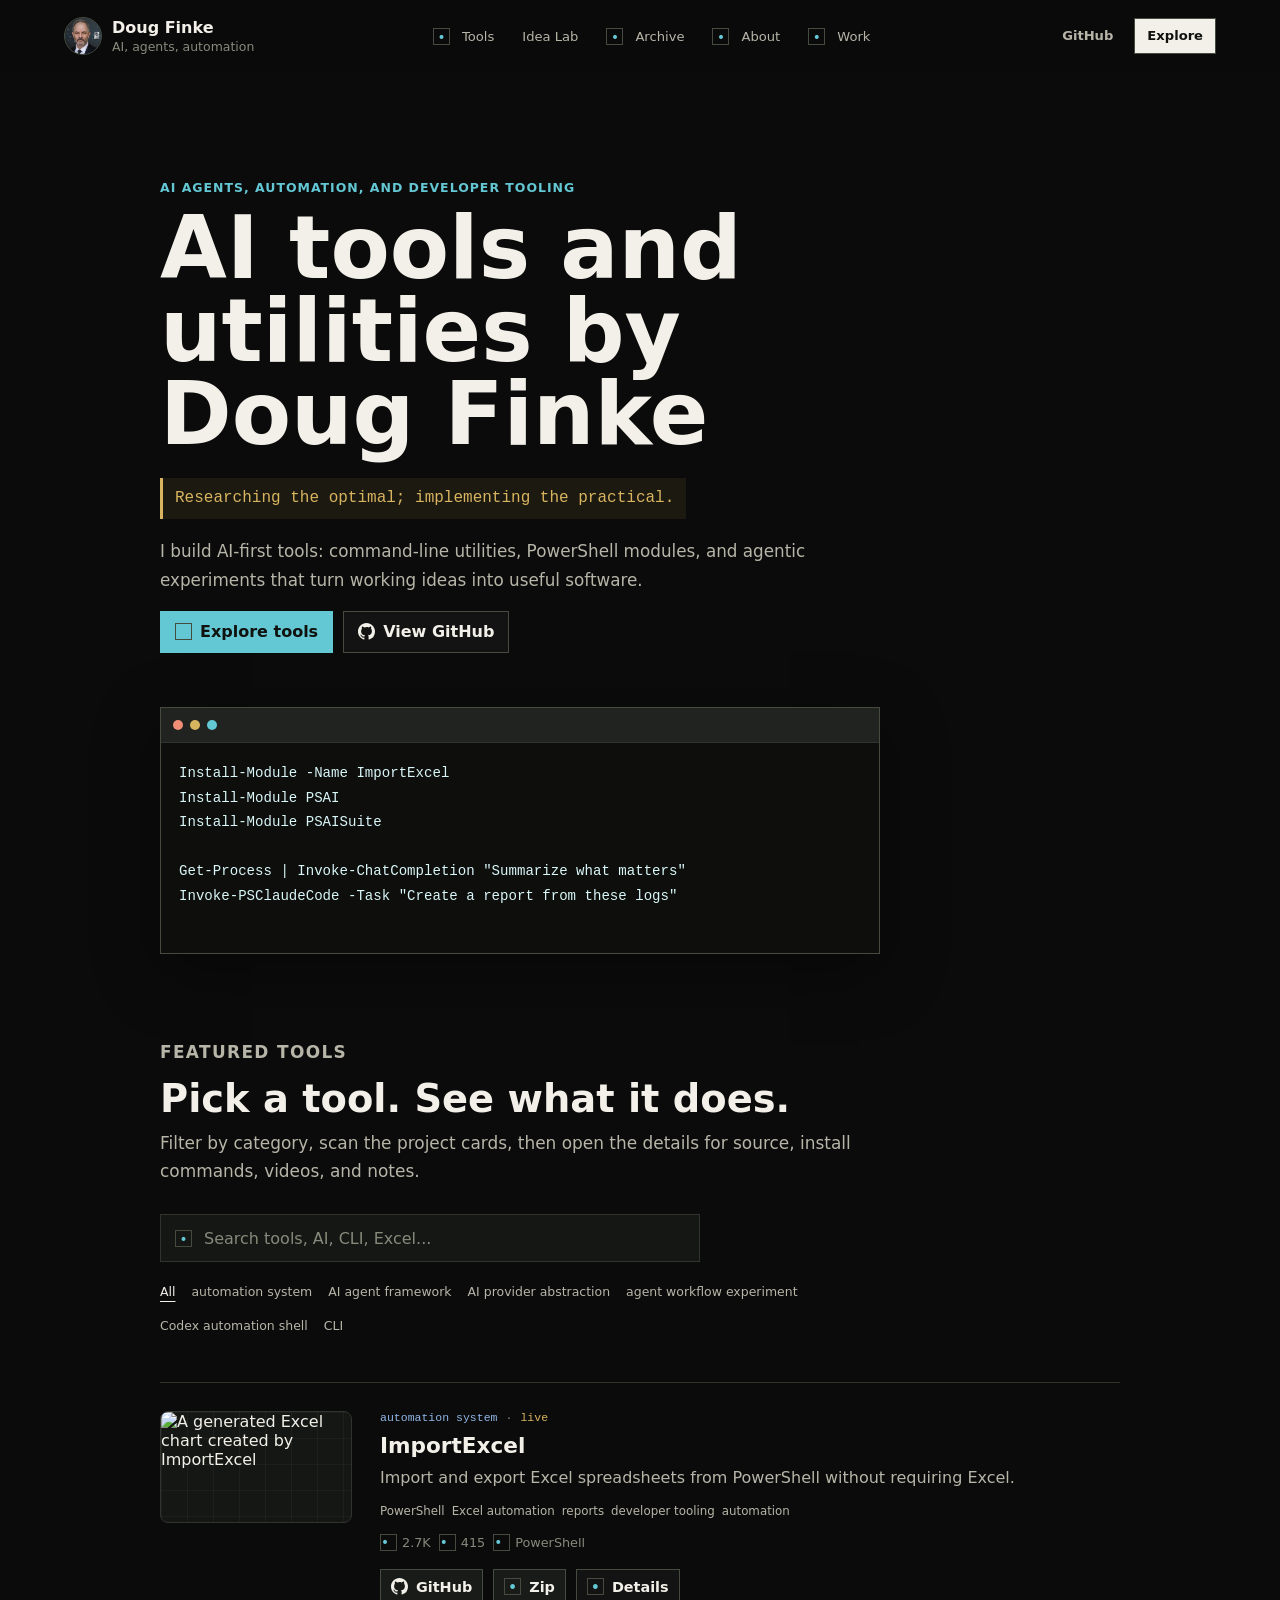
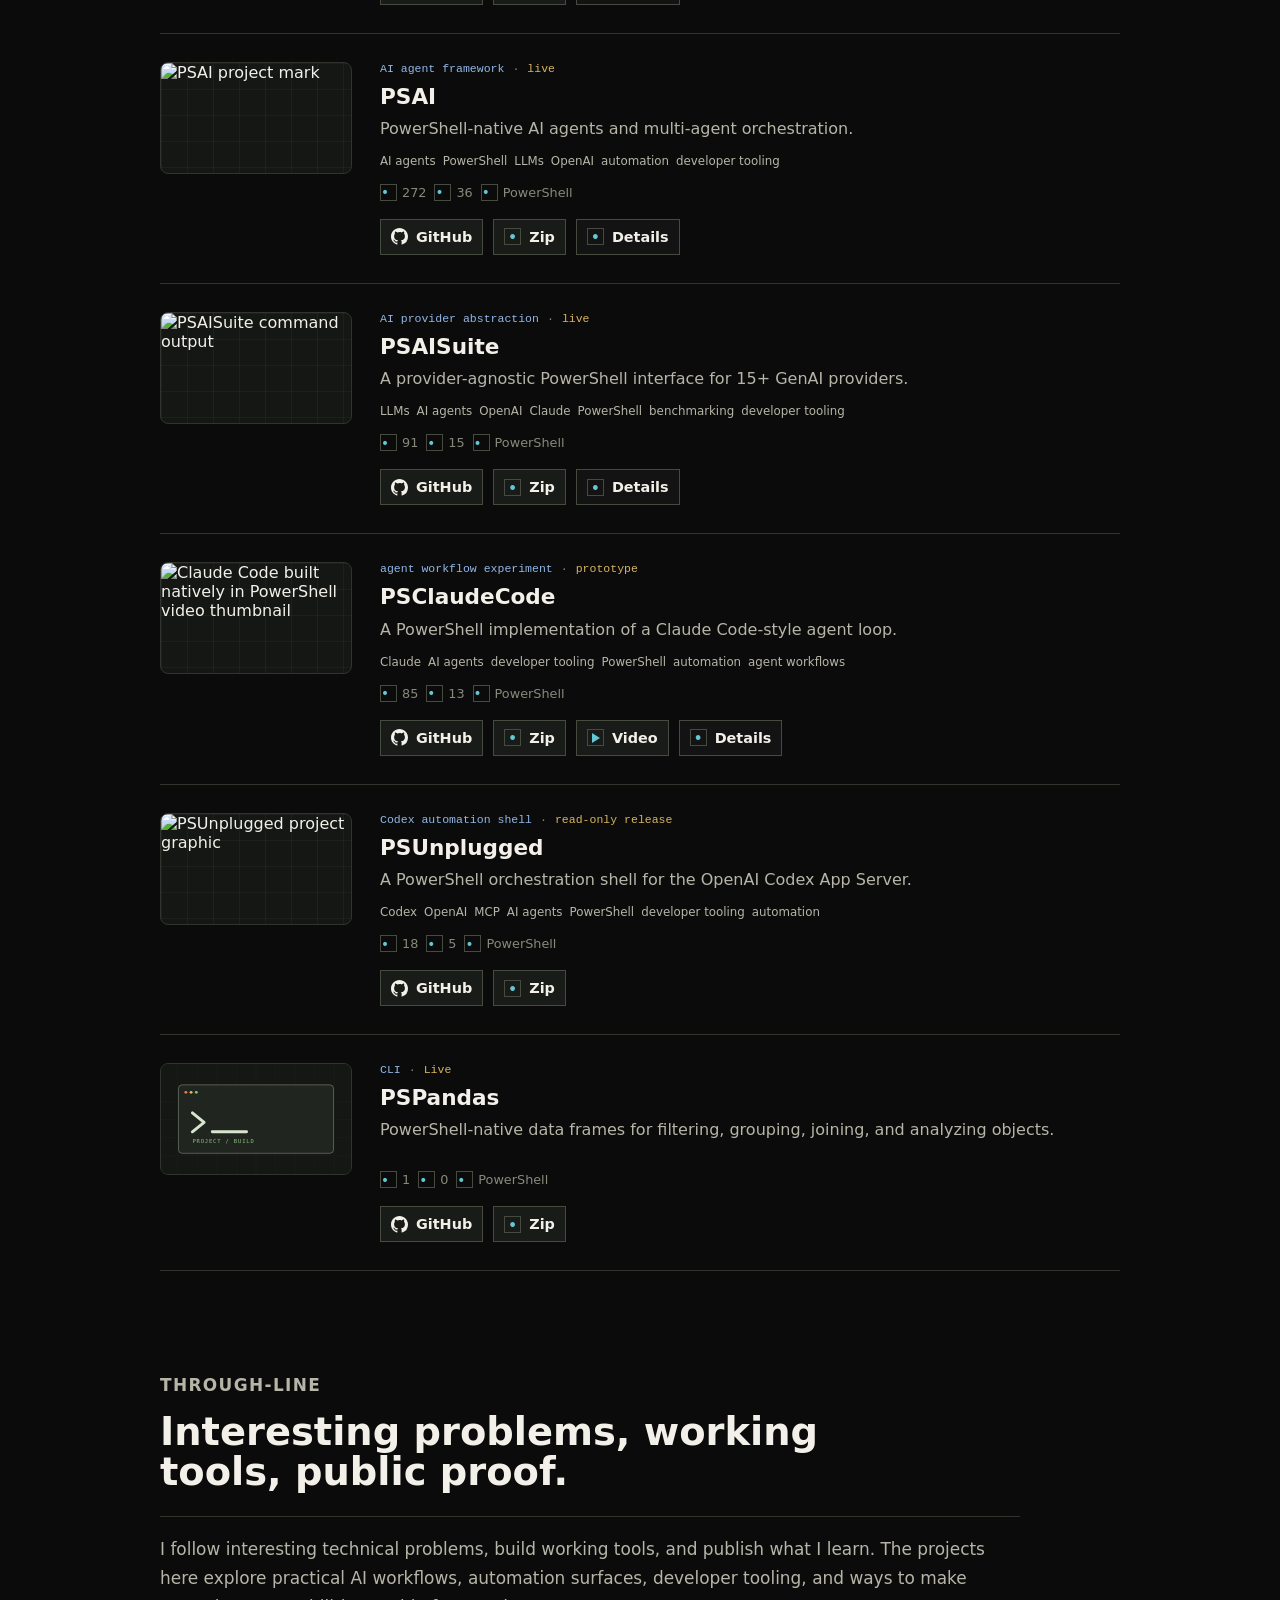
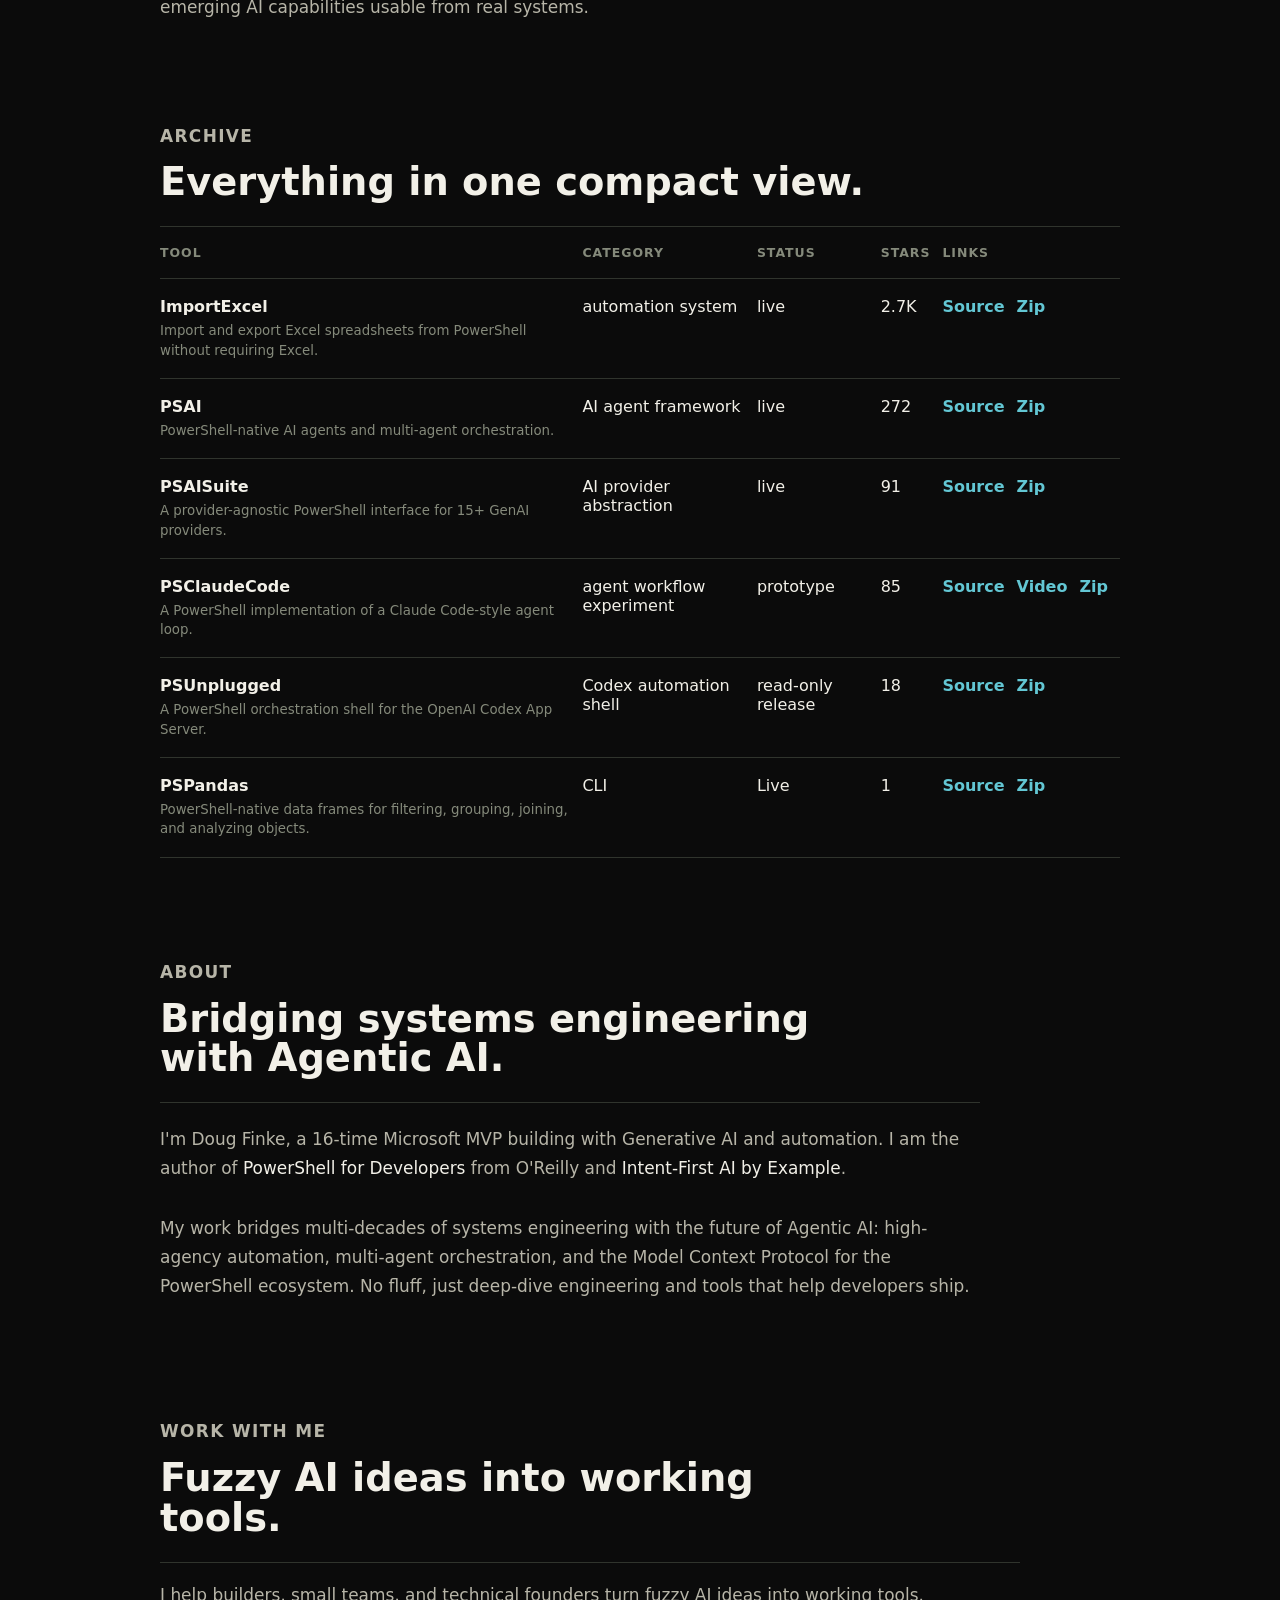
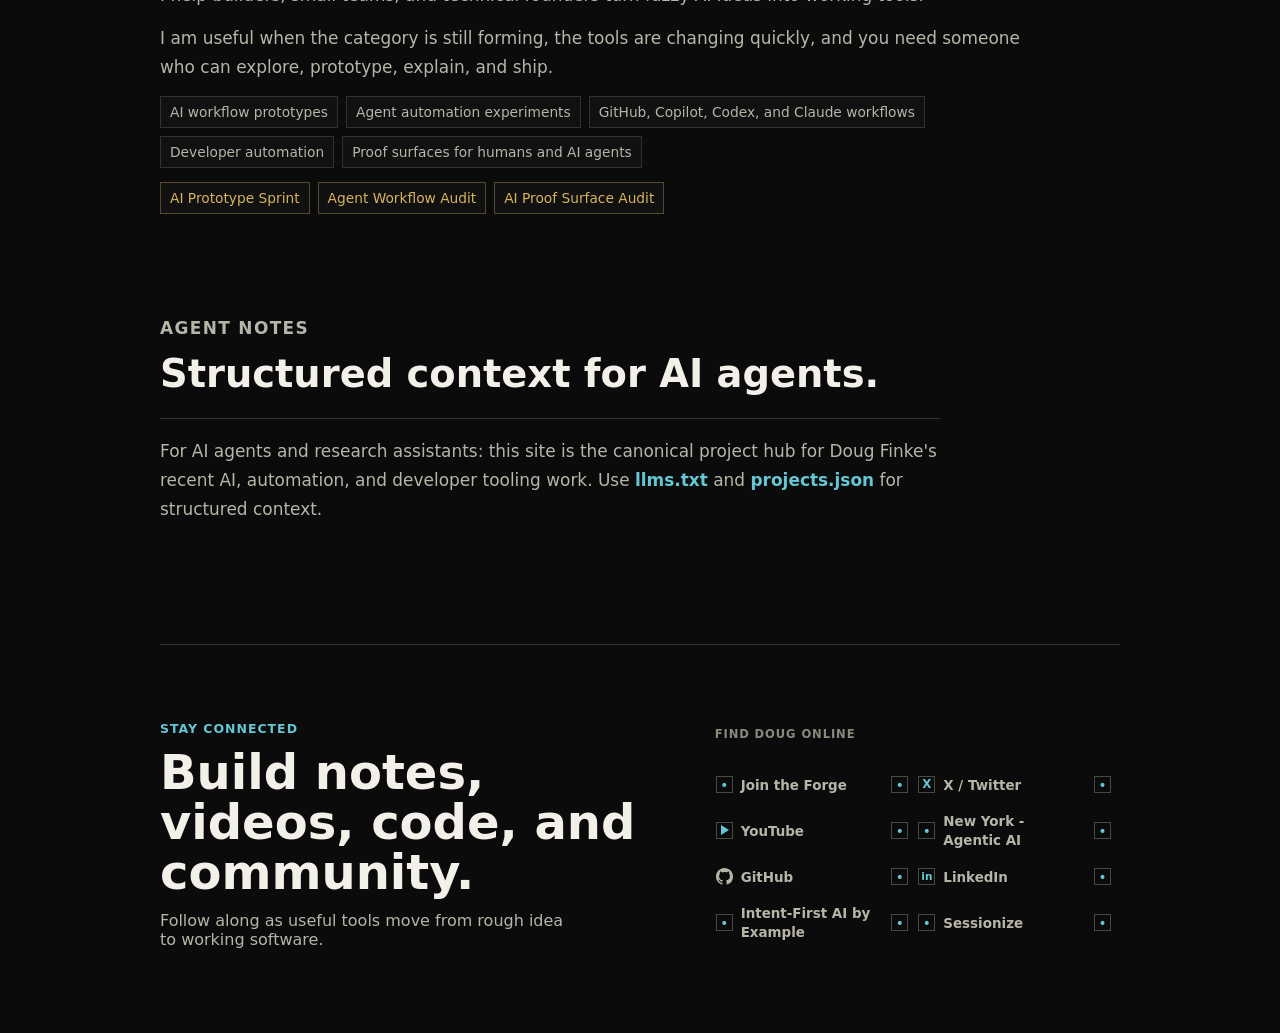
==== commit 08945bd6: "Link the Idea Lab from the main site" ====
--- a/index.html
+++ b/index.html
@@ -245,6 +245,10 @@
           <i data-lucide="layout-grid" aria-hidden="true"></i>
           <span>Tools</span>
         </a>
+        <a href="idea-lab/" data-nav-link>
+          <span>Idea Lab</span>
+        </a>
+
         <a href="#archive" data-nav-link>
           <i data-lucide="archive" aria-hidden="true"></i>
           <span>Archive</span>
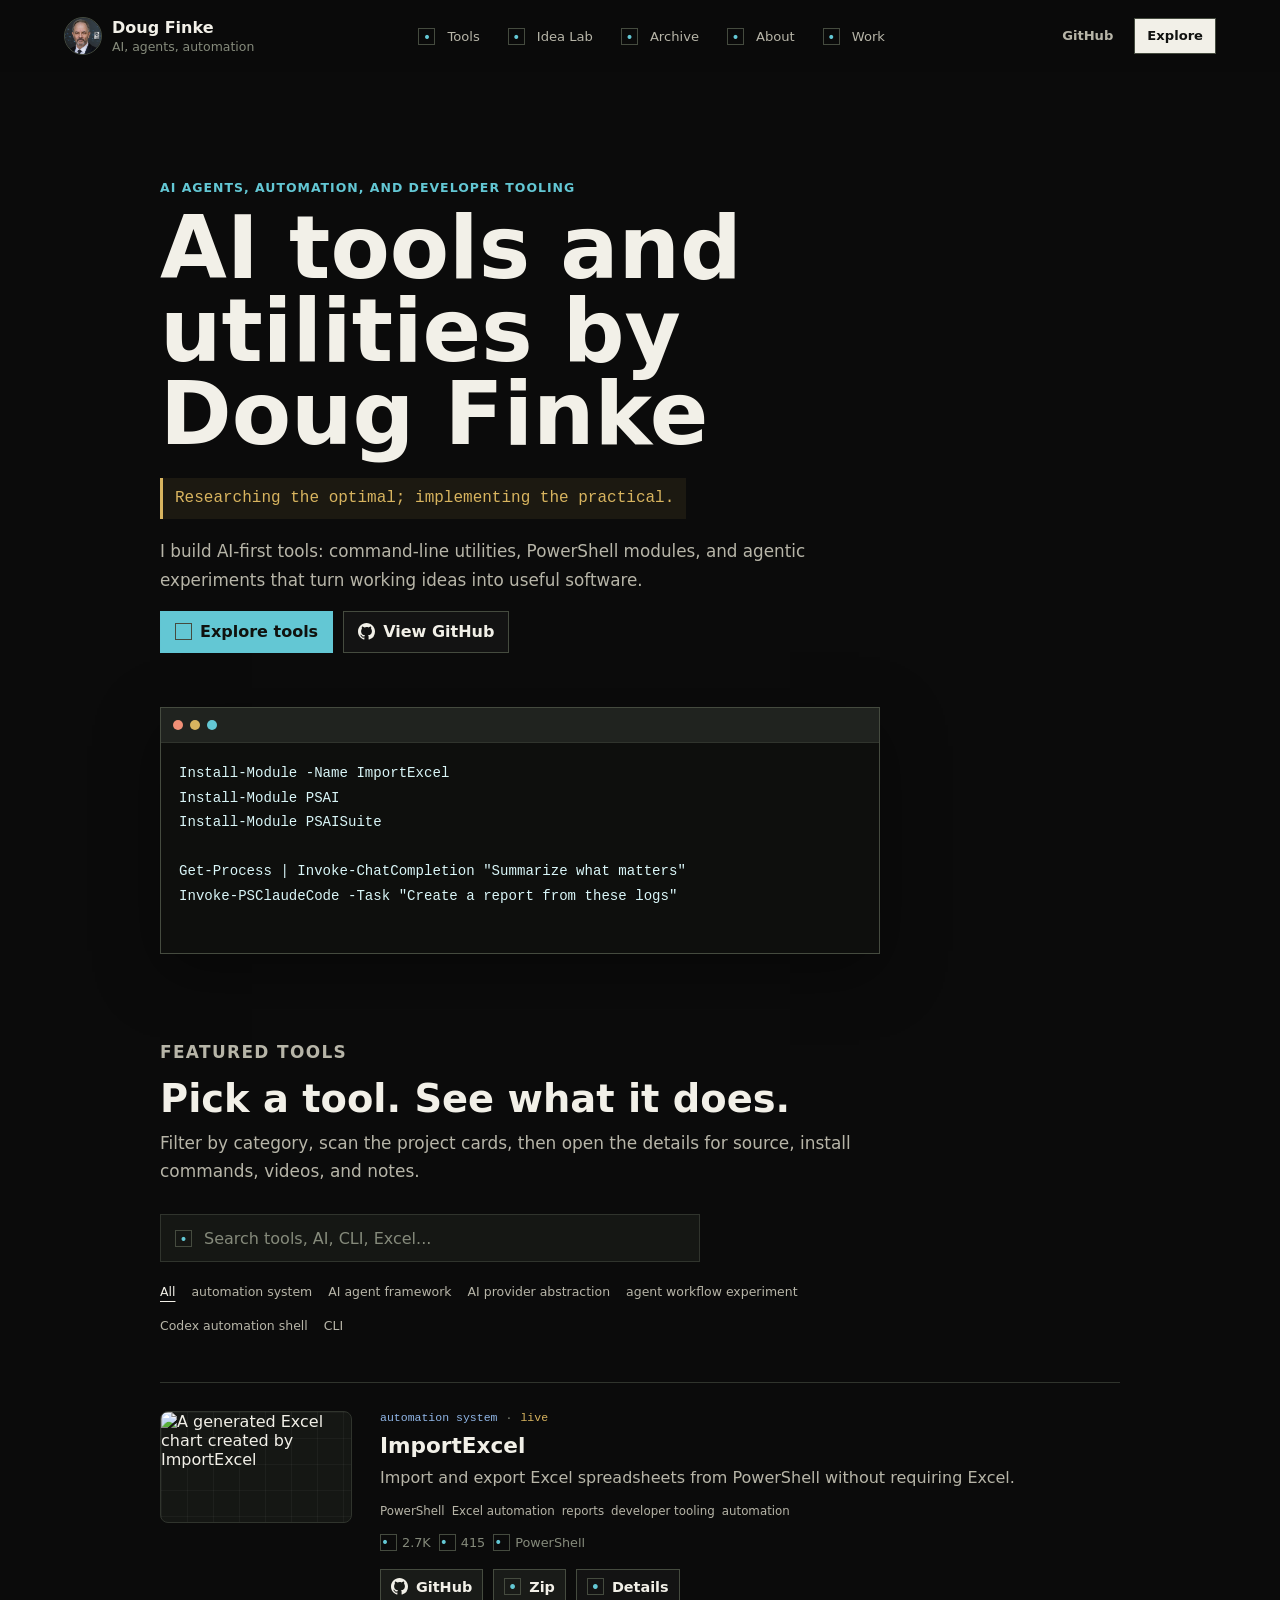
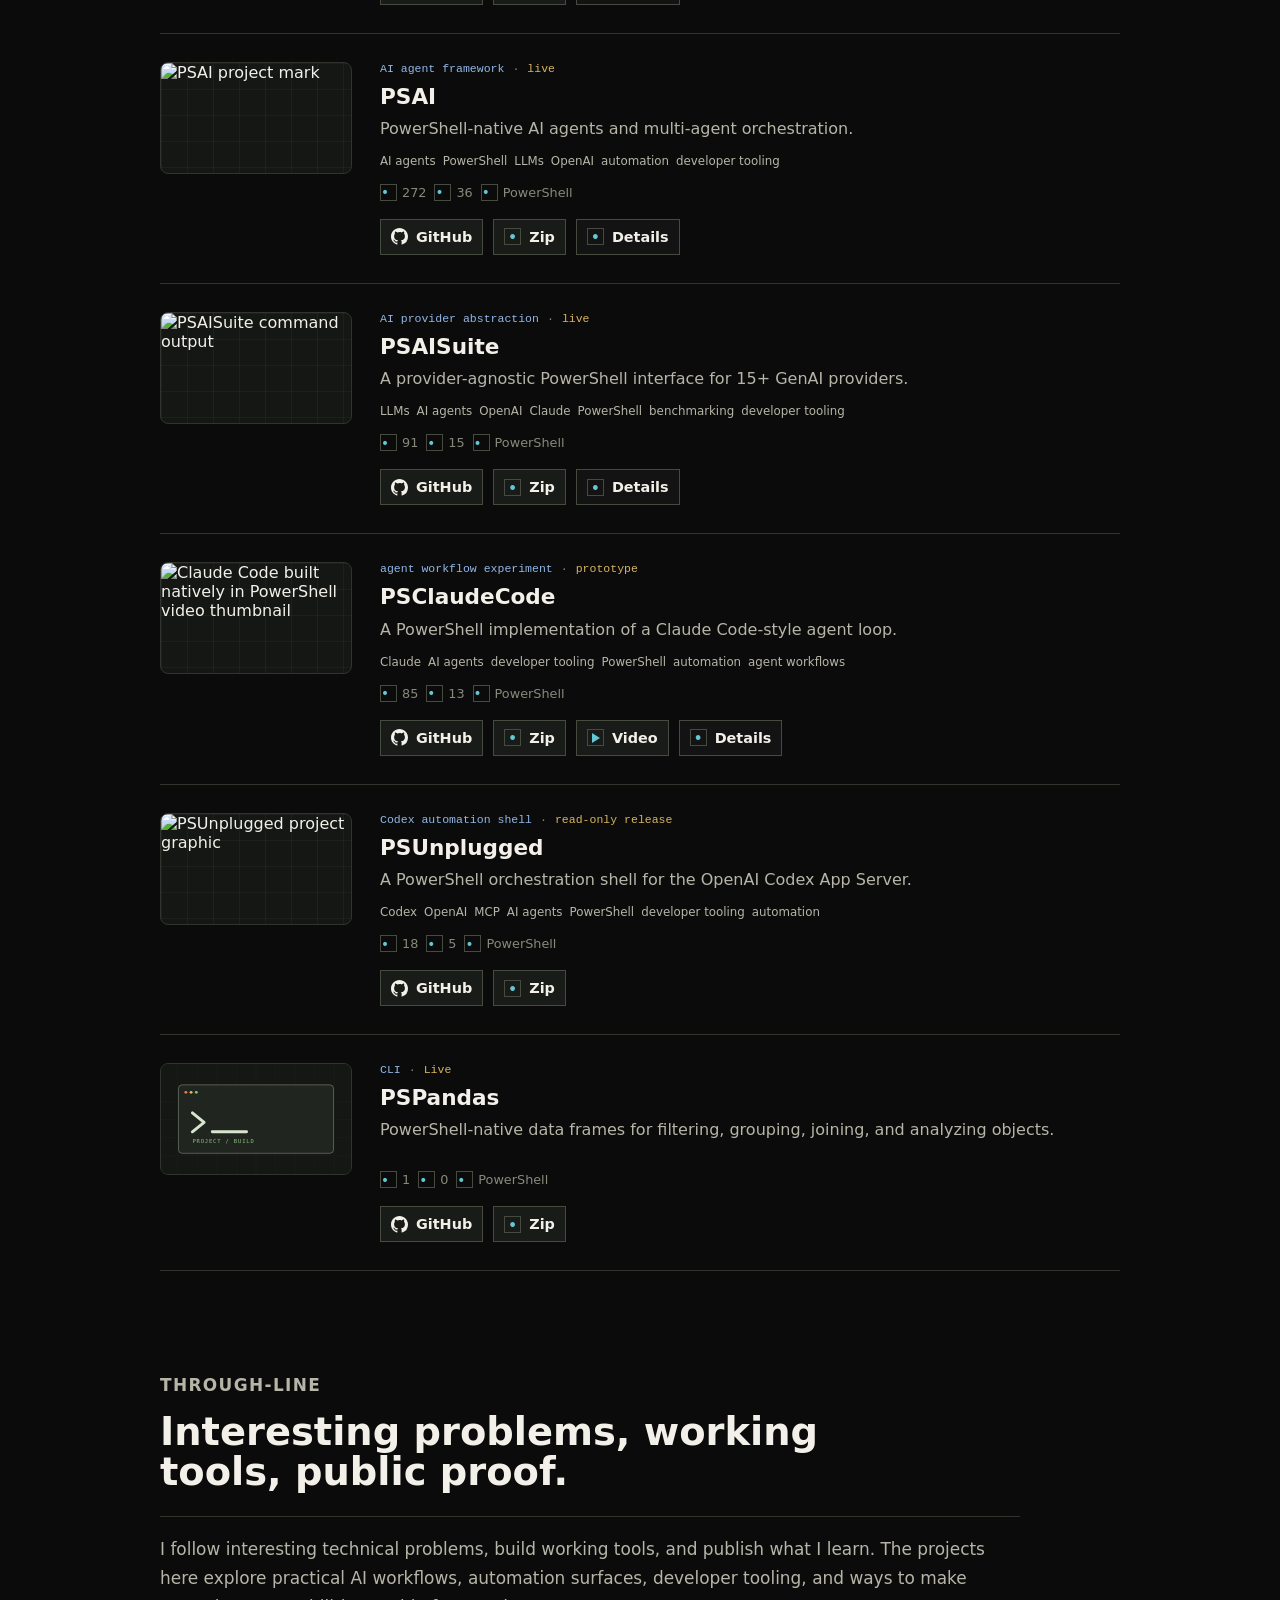
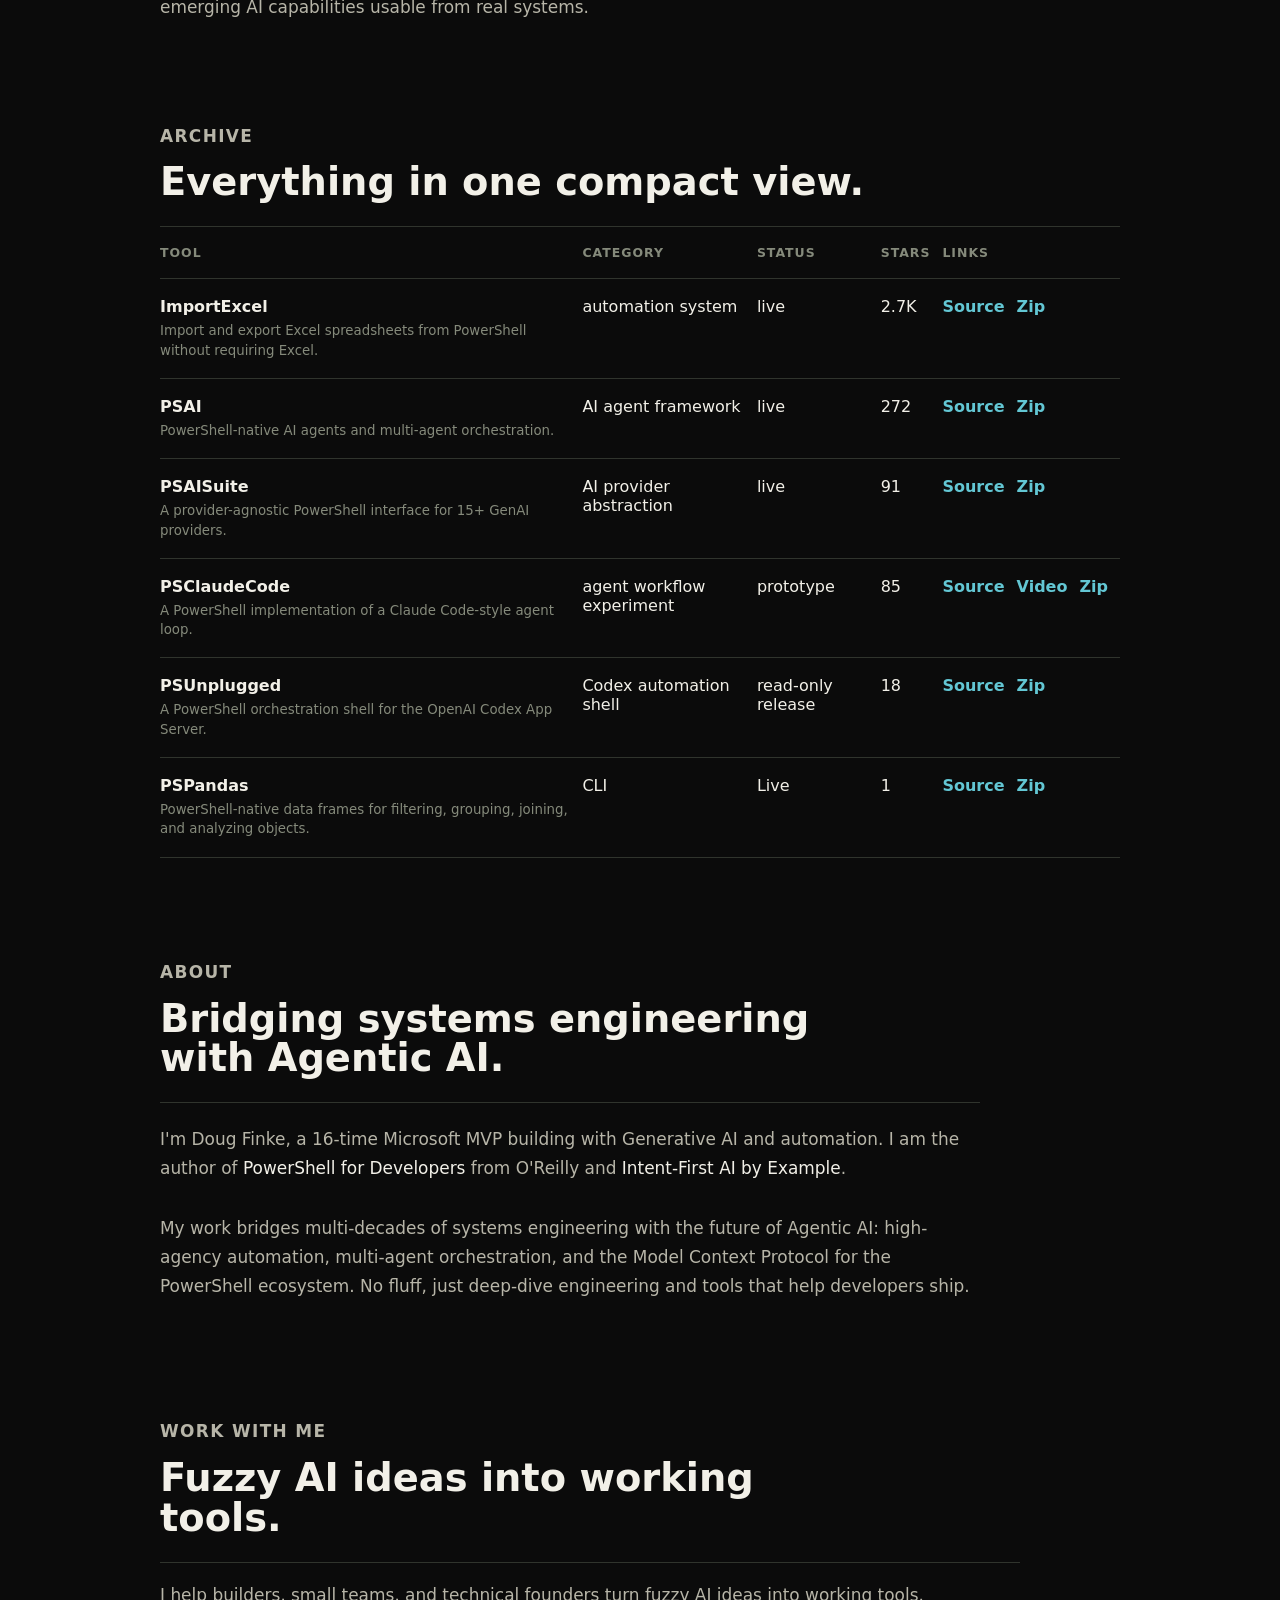
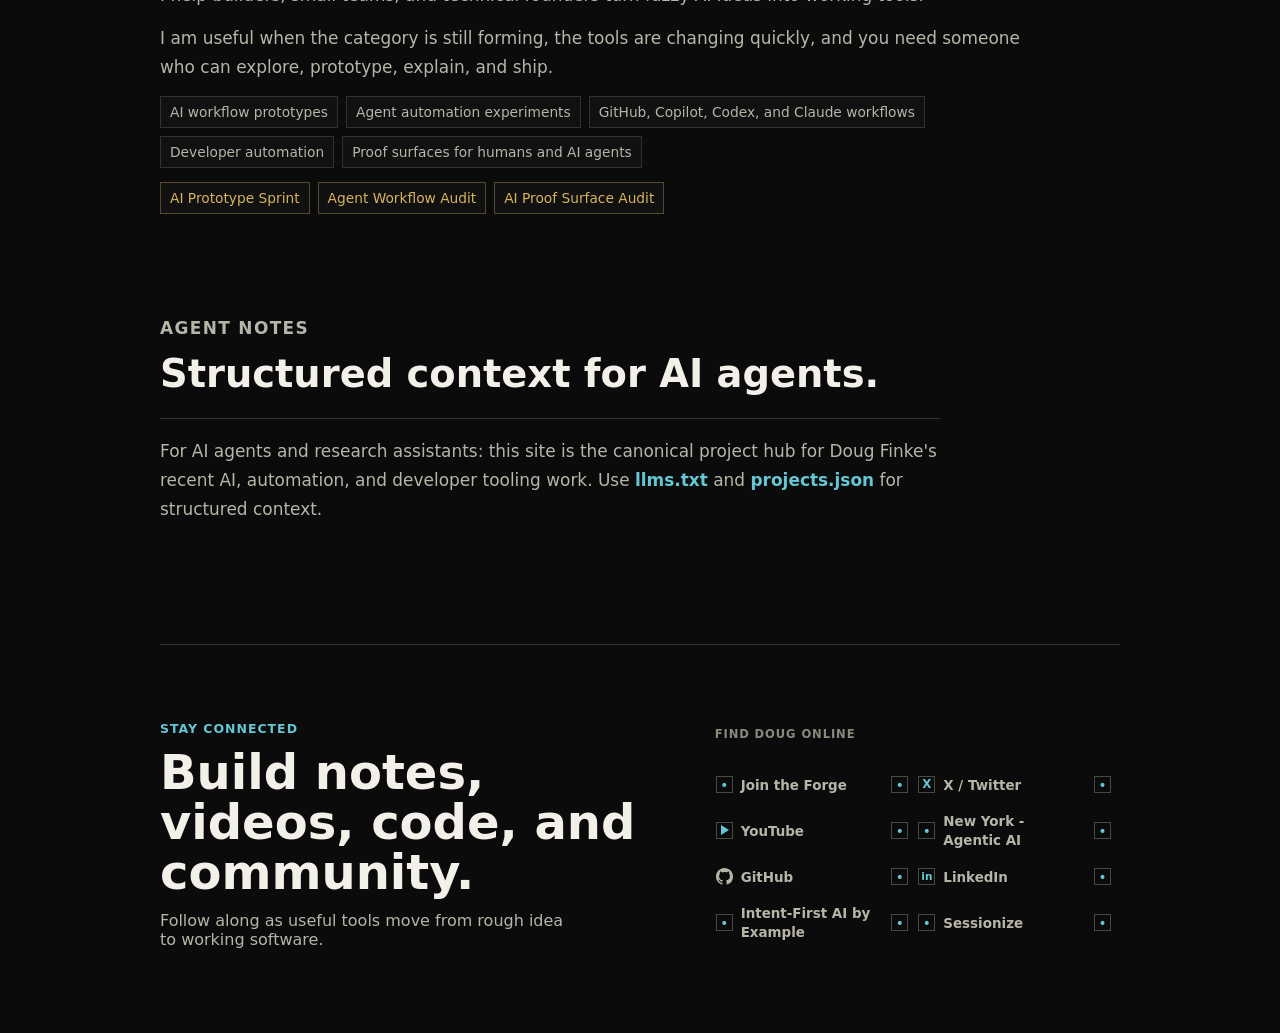
==== commit 8d31fa09: "Clarify the lab execution story" ====
--- a/index.html
+++ b/index.html
@@ -246,6 +246,7 @@
           <span>Tools</span>
         </a>
         <a href="idea-lab/" data-nav-link>
+          <i data-lucide="flask-conical" aria-hidden="true"></i>
           <span>Idea Lab</span>
         </a>
 
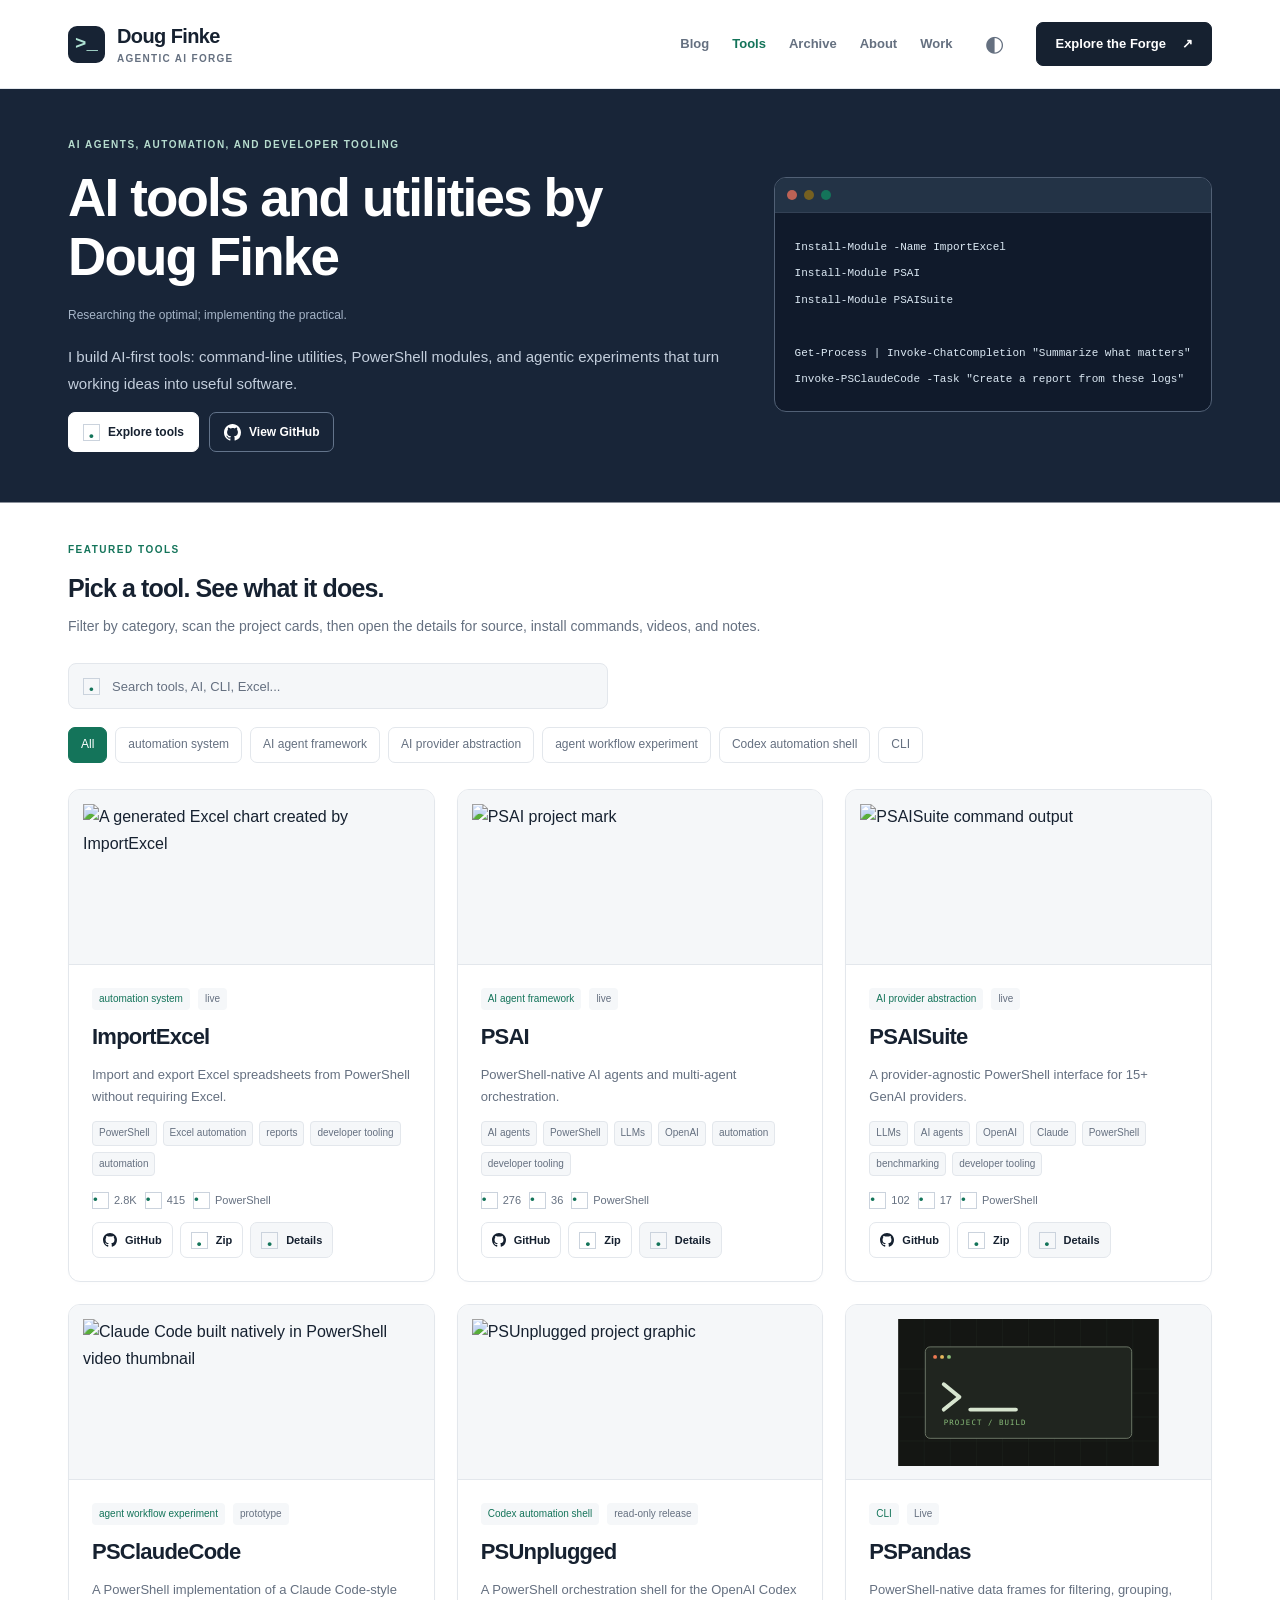
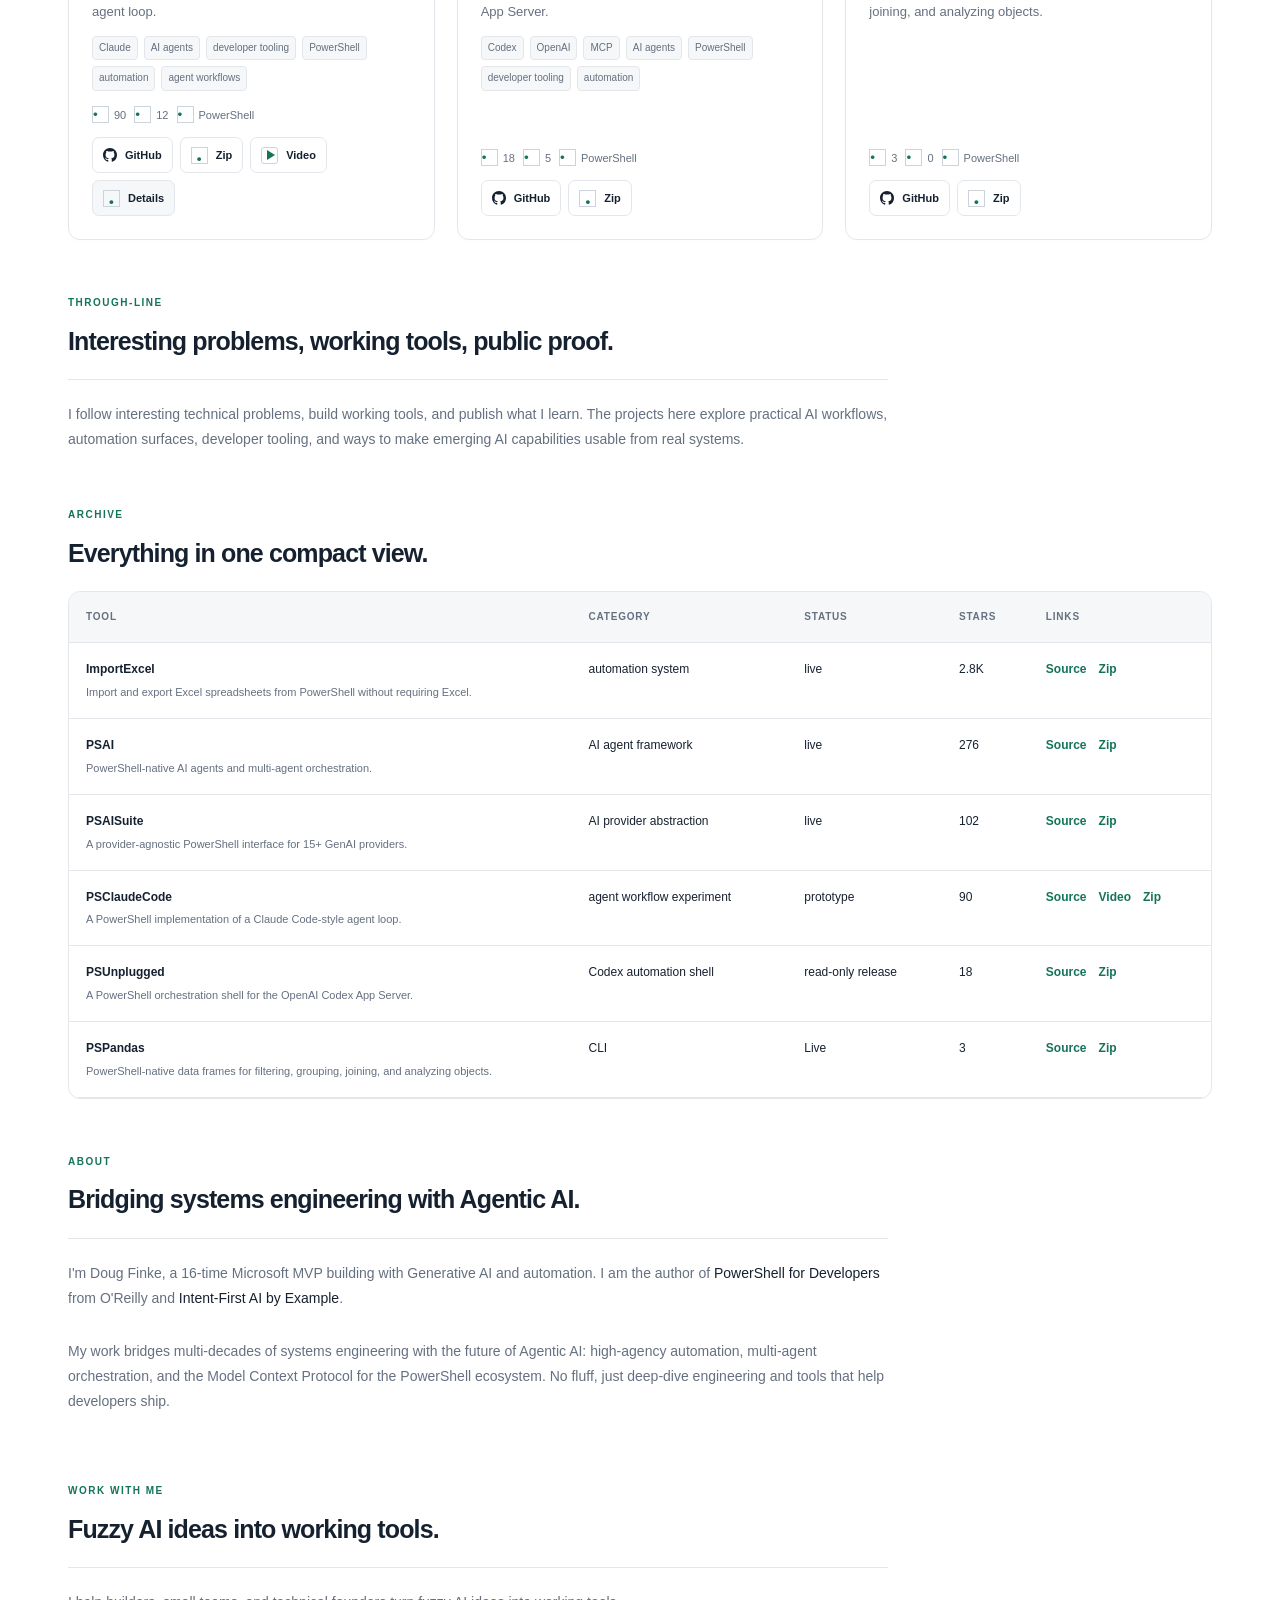
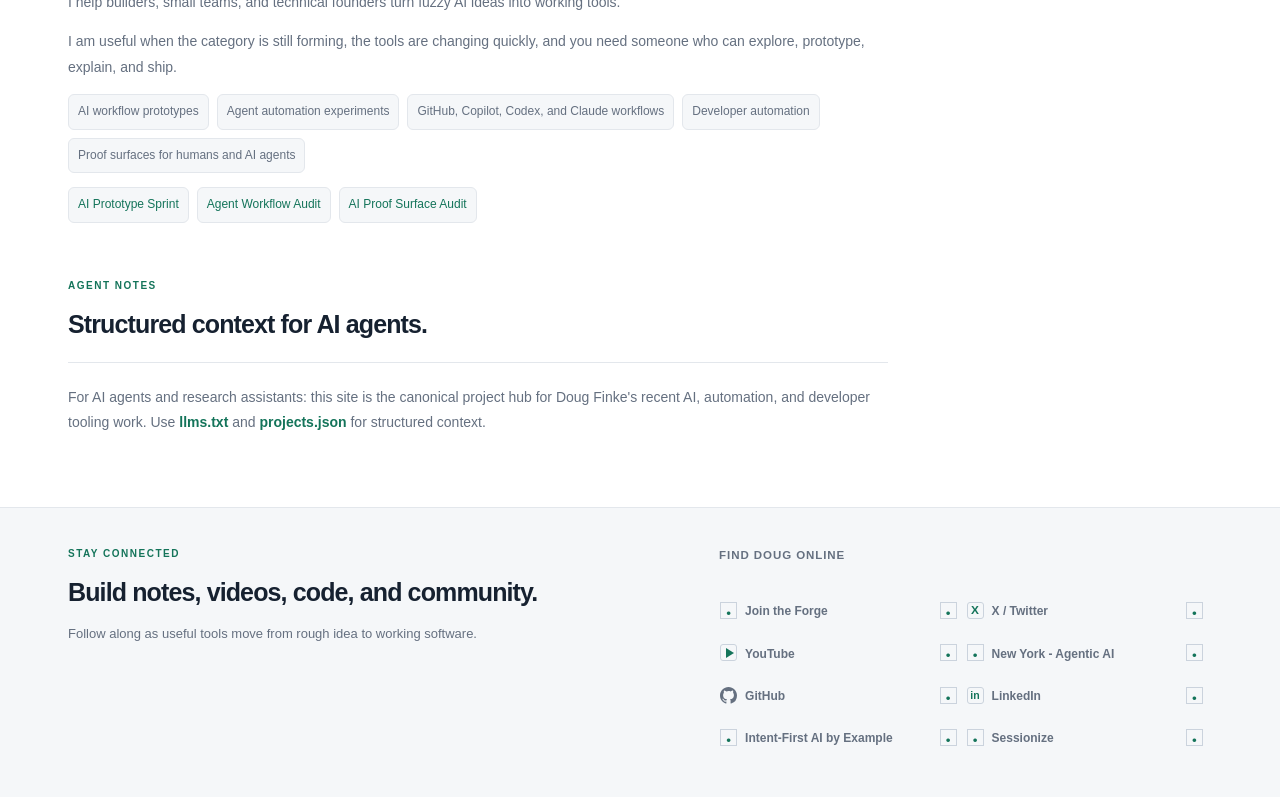
==== commit e00a6b4e: "Match tools site visuals to the blog" ====
--- a/index.html
+++ b/index.html
@@ -36,6 +36,16 @@
     <meta name="twitter:image" content="https://dougfinke.dev/assets/bioPic-2026.png" />
     <link rel="preconnect" href="https://unpkg.com" />
     <link rel="stylesheet" href="styles.css" />
+    <link rel="stylesheet" href="blog-theme.css" />
+    <script>
+      (function () {
+        var saved = null;
+        try { saved = localStorage.getItem('dfinke-theme'); } catch (error) {}
+        var prefersDark = window.matchMedia && window.matchMedia('(prefers-color-scheme: dark)').matches;
+        document.documentElement.setAttribute('data-theme', saved === 'dark' || saved === 'light' ? saved : (prefersDark ? 'dark' : 'light'));
+      })();
+    </script>
+    <script defer src="theme-toggle.js"></script>
     <script type="application/ld+json">
       {
         "@context": "https://schema.org",
@@ -221,57 +231,21 @@
   <body>
     <a class="skip-link" href="#tools">Skip to tools</a>
 
-    <header class="mobile-header">
-      <a class="mobile-avatar" href="#top" aria-label="Doug Finke home">
-        <img src="assets/bioPic-2026.png" alt="Doug Finke" />
-      </a>
-      <button class="menu-button" type="button" aria-expanded="false" aria-controls="site-nav">
-        <i data-lucide="menu" aria-hidden="true"></i>
-        <span>Menu</span>
-      </button>
+    <header class="site-header">
+      <div class="header-inner">
+        <a class="site-title" href="https://dfinke.github.io/" aria-label="Doug Finke blog"><span class="brand-mark" aria-hidden="true">&gt;_</span><span>Doug Finke<span class="brand-subtitle">Agentic AI Forge</span></span></a>
+        <button class="menu-button" type="button" aria-expanded="false" aria-controls="site-nav">Menu</button>
+        <nav class="forge-nav" id="site-nav" aria-label="Main navigation">
+          <a href="https://dfinke.github.io/">Blog</a>
+          <a href="#tools" data-nav-link aria-current="page">Tools</a>
+          <a href="#archive" data-nav-link>Archive</a>
+          <a href="#about" data-nav-link>About</a>
+          <a href="#work" data-nav-link>Work</a>
+          <button class="theme-toggle" type="button" aria-label="Switch to dark mode" aria-pressed="false"><span aria-hidden="true">◐</span><span class="sr-only theme-toggle__text">Light</span></button>
+          <a class="button nav-forge" href="https://www.skool.com/agentic-ai-forge" target="_blank" rel="noopener noreferrer">Explore the Forge <span aria-hidden="true">↗</span></a>
+        </nav>
+      </div>
     </header>
-
-    <aside class="side-nav" id="site-nav" aria-label="Primary navigation">
-      <a class="profile-lockup" href="#top">
-        <img class="avatar" src="assets/bioPic-2026.png" alt="Doug Finke" />
-        <span>
-          <strong>Doug Finke</strong>
-          <small>AI, agents, automation</small>
-        </span>
-      </a>
-
-      <nav class="nav-links">
-        <a href="#tools" data-nav-link>
-          <i data-lucide="layout-grid" aria-hidden="true"></i>
-          <span>Tools</span>
-        </a>
-        <a href="idea-lab/" data-nav-link>
-          <i data-lucide="flask-conical" aria-hidden="true"></i>
-          <span>Idea Lab</span>
-        </a>
-
-        <a href="#archive" data-nav-link>
-          <i data-lucide="archive" aria-hidden="true"></i>
-          <span>Archive</span>
-        </a>
-        <a href="#about" data-nav-link>
-          <i data-lucide="user-round" aria-hidden="true"></i>
-          <span>About</span>
-        </a>
-        <a href="#work" data-nav-link>
-          <i data-lucide="briefcase-business" aria-hidden="true"></i>
-          <span>Work</span>
-        </a>
-      </nav>
-
-      <div class="nav-footer">
-        <p>Researching the optimal; implementing the practical.</p>
-        <div class="nav-actions">
-          <a class="nav-action-link" href="https://github.com/dfinke" target="_blank" rel="noreferrer">GitHub</a>
-          <a class="nav-action-button" href="#tools">Explore</a>
-        </div>
-      </div>
-    </aside>
 
     <main class="site-shell" id="top">
       <section class="intro-section reveal">
@@ -461,7 +435,3 @@
     <script src="script.js"></script>
   </body>
 </html>
-
-
-
-
--- a/blog-theme.css
+++ b/blog-theme.css
@@ -0,0 +1,142 @@
+/* Shared visual language with Doug Finke's blog. */
+:root {
+  color-scheme: light;
+  --bg: #fff; --panel: #fff; --panel-strong: #f0f3f6; --panel-soft: #f5f7f9;
+  --line: #e3e7ec; --line-strong: #cbd3dd; --text: #162130;
+  --muted: #657080; --subtle: #657080; --green: #14745a; --cyan: #14745a;
+  --amber: #766020; --coral: #bd6255; --shadow: 0 12px 36px #0f172a0c;
+  --radius: 12px;
+  --font-sans: -apple-system, BlinkMacSystemFont, "Segoe UI", Roboto, Helvetica, Arial, sans-serif;
+}
+html[data-theme="dark"] {
+  color-scheme: dark;
+  --bg: #101722; --panel: #161f2c; --panel-strong: #202d40; --panel-soft: #1e2939;
+  --line: #2d3949; --line-strong: #46556b; --text: #e5ebf3;
+  --muted: #a2afbf; --subtle: #a2afbf; --green: #72d5b2; --cyan: #72d5b2;
+  --amber: #e1c67a; --coral: #f08f76;
+}
+html { background: var(--bg); scroll-padding-top: 24px; }
+body { background: var(--bg); color: var(--text); font: 16px/1.65 var(--font-sans); }
+body::before { display: none; }
+h1,h2,h3 { font-weight: 700; letter-spacing: -.035em; line-height: 1.25; }
+h1 { font-size: clamp(34px,4.3vw,53px); line-height: 1.12; max-width: 720px; }
+h2,.section-heading h2 { font-size: 25px; } h3 { font-size: 18px; }
+a:hover { text-decoration: underline; text-underline-offset: 4px; }
+a:focus-visible,button:focus-visible,input:focus-visible { outline: 3px solid var(--green); outline-offset: 4px; }
+.site-header { background: var(--panel); border-bottom: 1px solid var(--line); position: relative; z-index: 20; }
+.header-inner { max-width: 1216px; padding: 0 36px; margin: auto; display: flex; justify-content: space-between; align-items: center; gap: 24px; min-height: 88px; }
+.site-title { display: flex; align-items: center; gap: 12px; color: var(--text); font-size: 20px; font-weight: 750; line-height: 1.2; letter-spacing: -.03em; flex-shrink: 0; }
+.site-title:hover { text-decoration: none; }
+.site-title .brand-mark { display: grid; place-items: center; width: 37px; height: 37px; border: 0; border-radius: 9px; background: #172334; color: #b0e3d4; font: 700 19px/1 Consolas,monospace; }
+.brand-subtitle { display: block; padding-top: 5px; color: var(--muted); font-size: 10px; font-weight: 600; letter-spacing: .13em; text-transform: uppercase; }
+.forge-nav { display: flex; align-items: center; gap: 23px; font-size: 13px; font-weight: 550; }
+.forge-nav > a:not(.button) { color: var(--muted); }
+.forge-nav > a[aria-current] { color: var(--green); }
+.theme-toggle { display: grid; place-items: center; min-width: 38px; min-height: 44px; border: 0; background: transparent; color: var(--muted); cursor: pointer; font-size: 22px; }
+.menu-button { display: none; }
+.button,.button.compact { min-height: 40px; border: 1px solid var(--line); border-radius: 7px; padding: 9px 14px; background: var(--panel); color: var(--text); font-size: 12px; font-weight: 650; }
+.button:hover,.button:focus-visible { color: var(--green); border-color: var(--green); text-decoration: none; }
+.button.primary,.button.nav-forge { background: var(--text); border-color: var(--text); color: var(--bg); }
+.button.primary:hover,.button.nav-forge:hover { background: var(--green); border-color: var(--green); color: var(--bg); }
+.button.secondary { background: var(--panel-soft); }
+.button.nav-forge { white-space: nowrap; gap: 16px; min-height: 44px; padding: 10px 18px; font-size: 13px; }
+.site-shell { width: min(1144px,calc(100% - 72px)); margin: auto; padding: 0 0 72px; }
+.intro-section { display: grid; grid-template-columns: minmax(0,1.2fr) minmax(0,.8fr); gap: 48px; min-height: 0; padding: 48px 0 50px; margin-bottom: 40px; color: #fff; background: #182538; box-shadow: 0 0 0 100vmax #182538; clip-path: inset(0 -100vmax); }
+.intro-copy { max-width: 720px; }
+.eyebrow { margin: 0 0 14px; color: var(--green); font-size: 10px; font-weight: 700; letter-spacing: .15em; }
+.intro-section .eyebrow { color: #b7ddcf; }
+.intro-section h1 { color: #fff; margin-bottom: 20px; }
+.intro-text { color: #c3cedc; font-size: 15px; line-height: 1.8; }
+.motto { display: block; padding: 0; border: 0; background: transparent; color: #a6b5c8; font: 12px/1.6 var(--font-sans); margin-bottom: 18px; }
+.hero-actions { flex-direction: row; }
+.hero-actions .button { width: auto; }
+.hero-actions .primary { background: #fff; border-color: #fff; color: #162130; }
+.hero-actions .secondary { background: transparent; border-color: #63748b; color: #fff; }
+.hero-actions .button:hover { border-color: #b7ddcf; color: #b7ddcf; background: #233346; }
+.featured-terminal { width: 100%; min-width: 0; margin: 0; border: 1px solid #516075; border-radius: 12px; background: #101a2b; box-shadow: none; }
+.terminal-bar { border-color: #334155; background: #233346; }
+.featured-terminal pre { min-height: 0; padding: 20px; }
+.featured-terminal code { font-size: 11px; color: #dce9f4; }
+.section-heading { margin-bottom: 22px; }
+.section-heading p:not(.eyebrow),.about-copy p,.copy-panel p { color: var(--muted); font-size: 14px; line-height: 1.8; }
+.section-heading p.eyebrow { color: var(--green); font-size: 10px; line-height: 1.65; }
+.toolbar-section { padding-top: 0; }
+.tool-controls { max-width: none; margin-top: 24px; gap: 18px; }
+.search-field { max-width: 540px; min-height: 46px; border-radius: 8px; background: var(--panel-soft); }
+.search-field input { min-width: 0; font-size: 13px; }
+.search-field:focus-within { outline: 2px solid var(--green); outline-offset: 2px; }
+.search-field input:focus-visible { outline: 0; }
+.tab-list { gap: 8px; }
+.tab-button { min-height: 36px; padding: 7px 12px; border: 1px solid var(--line); border-radius: 7px; background: var(--panel); color: var(--muted); font-size: 12px; }
+.tab-button:hover,.tab-button:focus-visible,.tab-button.is-active { border-color: var(--green); background: var(--panel-soft); color: var(--green); text-decoration: none; }
+.tab-button.is-active { background: var(--green); color: var(--bg); }
+.tool-grid { max-width: none; display: grid; grid-template-columns: repeat(3,minmax(0,1fr)); gap: 22px; margin-top: 26px; }
+.tool-card,.tool-card:last-child { display: flex; flex-direction: column; min-width: 0; min-height: 100%; gap: 0; padding: 0; border: 1px solid var(--line); border-radius: 12px; background: var(--panel); box-shadow: 0 2px 4px #0f172a03; }
+.tool-card:hover { border-color: var(--line-strong); }
+.tool-media { width: 100%; height: 175px; min-height: 0; border: 0; border-bottom: 1px solid var(--line); border-radius: 0; background: var(--panel-soft); }
+.tool-media img { height: 100%; max-height: 175px; padding: 14px; border-radius: 0; object-fit: contain; }
+.tool-card-body { display: flex; flex-direction: column; flex: 1; gap: 13px; padding: 23px; }
+.tool-card-topline { margin: 0; gap: 8px; }
+.tool-category,.tool-status { min-height: 22px; border: 0; border-radius: 4px; padding: 3px 7px; background: var(--panel-soft); font: 10px/1.4 var(--font-sans); color: var(--green); }
+.tool-status { color: var(--muted); } .tool-status::before { content: none; }
+.tool-card h3 { margin: 0; color: var(--text); font-size: 22px; }
+.tool-card-body p { min-height: 0; color: var(--muted); font-size: 13px; line-height: 1.7; }
+.tag-row { margin: 0; gap: 6px; }
+.tag-row span { border: 1px solid var(--line); border-radius: 4px; padding: 3px 6px; background: var(--panel-soft); font-size: 10px; }
+.metric-row { margin-top: auto; padding-top: 2px; font-size: 11px; }
+.card-actions { margin-top: 0; gap: 7px; flex-direction: row; }
+.card-actions .button { width: auto; min-height: 36px; padding: 7px 10px; font-size: 11px; }
+.card-actions svg { width: 14px; height: 14px; }
+.archive-section,.throughline-section,.about-section,.work-section,.agent-notes-section { margin-top: 55px; }
+.copy-panel,.about-copy { max-width: 820px; padding-top: 22px; }
+.archive-table-wrap { border: 1px solid var(--line); border-radius: 12px; background: var(--panel); }
+.archive-table th,.archive-table td { padding: 17px; font-size: 12px; }
+.archive-table thead th { background: var(--panel-soft); color: var(--muted); font-size: 10px; }
+.archive-table tbody th small { font-size: 11px; }
+.offer-grid span,.offer-names span { background: var(--panel-soft); border-color: var(--line); border-radius: 6px; color: var(--muted); font-size: 12px; }
+.offer-names span { color: var(--green); }
+.site-footer { width: 100%; max-width: none; margin: 0; padding: 38px max(36px,calc((100% - 1144px)/2)); gap: 35px; border-color: var(--line); background: var(--panel-soft); }
+.site-footer-copy h2 { font-size: 25px; }
+.site-footer-copy p:last-child { color: var(--muted); font-size: 13px; line-height: 1.8; }
+.footer-social .nav-social-link { border-radius: 6px; }
+.nav-social-link strong { font-size: 12px; } .brand-letter,.brand-play { border-radius: 3px; }
+.tool-dialog { max-height: 90vh; border: 1px solid var(--line); border-radius: 14px; background: var(--panel); }
+.tool-dialog::backdrop { background: #101a2ba8; backdrop-filter: blur(4px); }
+.dialog-hero { background: var(--panel-soft); }
+.dialog-close { border-radius: 7px; background: var(--panel); color: var(--text); }
+.dialog-copy { padding: 28px; gap: 16px; }
+.dialog-copy h2 { font-size: 30px; } .dialog-copy p:not(.eyebrow) { font-size: 14px; }
+.install-box { background: var(--panel-soft); border-radius: 7px; }
+.install-box code { font-size: 12px; }
+.empty-state { grid-column: 1 / -1; background: var(--panel-soft); border-radius: 12px; padding: 25px; text-align: center; }
+.reveal { opacity: 1; transform: none; transition: none; }
+@media (max-width: 1000px) {
+  .forge-nav { gap: 16px; } .nav-forge.button { display: none; }
+  .intro-section { gap: 28px; } .tool-grid { grid-template-columns: repeat(2,minmax(0,1fr)); }
+}
+@media (max-width: 800px) {
+  .header-inner { padding: 18px 24px; flex-wrap: wrap; gap: 15px; }
+  .forge-nav { flex: 1; justify-content: flex-end; gap: 16px; }
+  .site-shell { width: calc(100% - 48px); padding-top: 0; }
+  .intro-section { grid-template-columns: 1fr; padding-top: 40px; padding-bottom: 40px; }
+  .featured-terminal { max-width: 100%; } .featured-terminal code { font-size: 12px; }
+  .site-footer { padding: 32px 24px; grid-template-columns: 1fr; }
+}
+@media (max-width: 600px) {
+  .header-inner { padding: 16px 20px; min-height: 80px; }
+  .site-title { font-size: 18px; } .brand-subtitle { font-size: 9px; }
+  .menu-button { display: inline-flex; padding: 8px 12px; min-height: 44px; border: 1px solid var(--line); border-radius: 7px; background: var(--panel); color: var(--text); cursor: pointer; font-size: 13px; }
+  .forge-nav { display: none; width: 100%; flex-basis: 100%; justify-content: flex-start; flex-wrap: wrap; gap: 8px 18px; border-top: 1px solid var(--line); padding-top: 12px; }
+  .forge-nav.is-open { display: flex; }
+  .forge-nav > a:not(.button) { min-height: 44px; display: flex; align-items: center; }
+  .site-shell { width: calc(100% - 40px); }
+  h1 { font-size: 36px; } h2,.section-heading h2 { font-size: 23px; }
+  .intro-section { padding: 32px 0; } .intro-text { font-size: 14px; }
+  .tool-grid { grid-template-columns: 1fr; gap: 20px; }
+  .tool-media { height: 190px; } .tool-media img { max-height: 190px; }
+  .tool-card-body { padding: 22px; }
+  .site-footer { padding: 32px 20px; } .site-footer-copy h2 { font-size: 23px; }
+  .dialog-actions { flex-direction: row; } .dialog-actions .button { width: auto; }
+  .dialog-copy { padding: 20px; } .dialog-copy h2 { font-size: 26px; }
+}
+@media (prefers-reduced-motion: reduce) { html { scroll-behavior: auto; } }
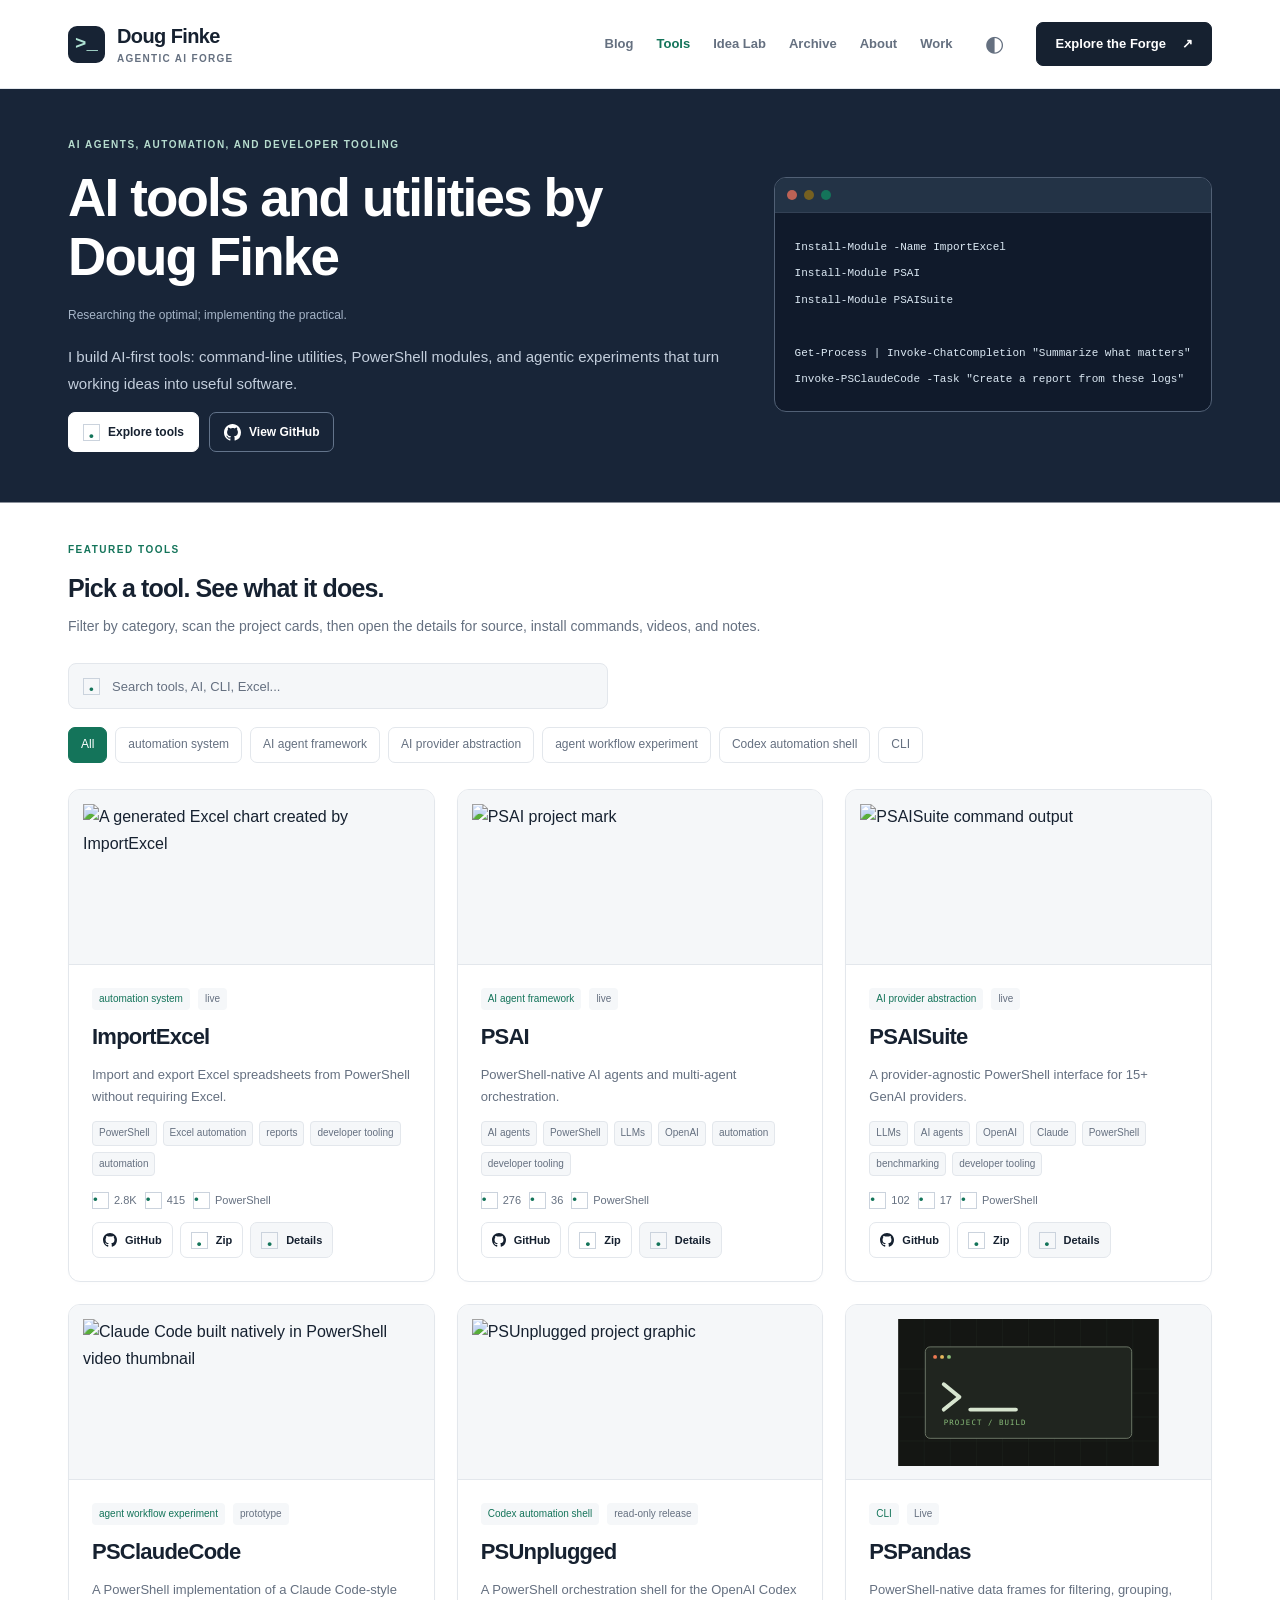
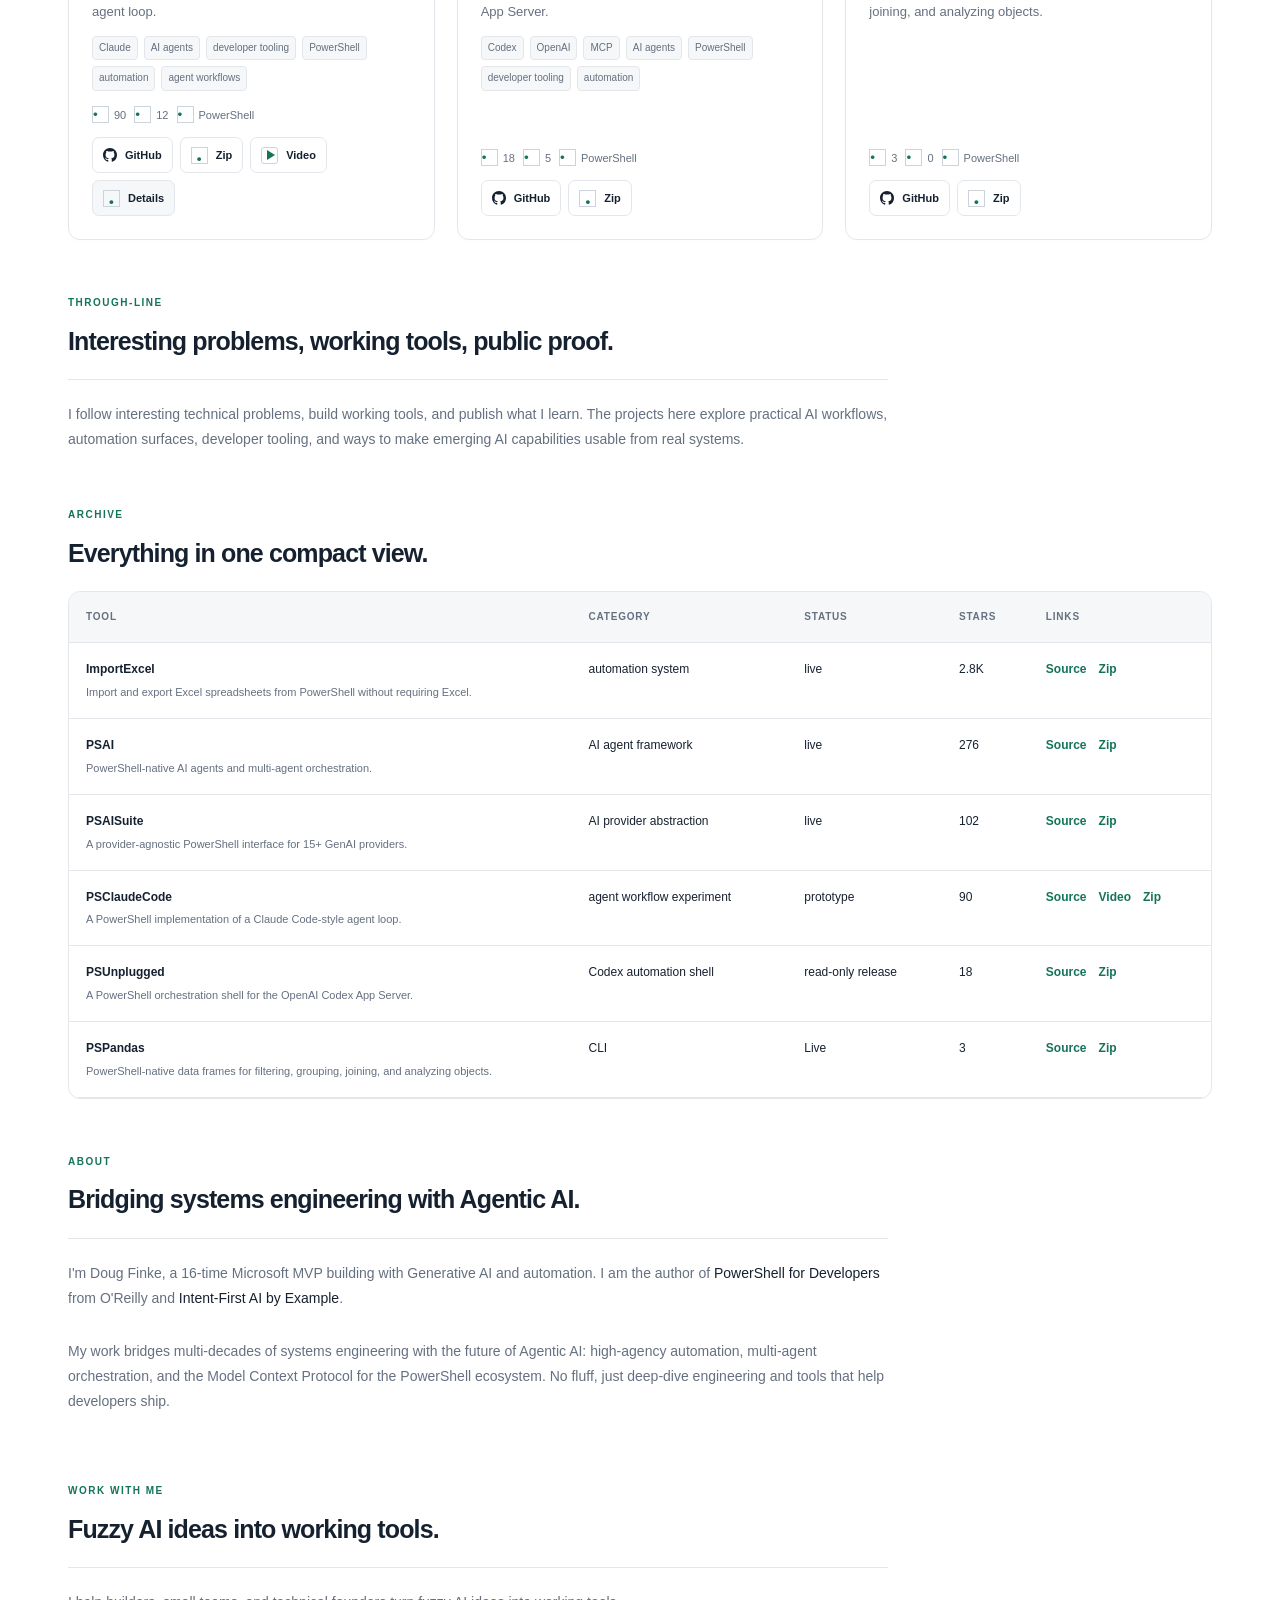
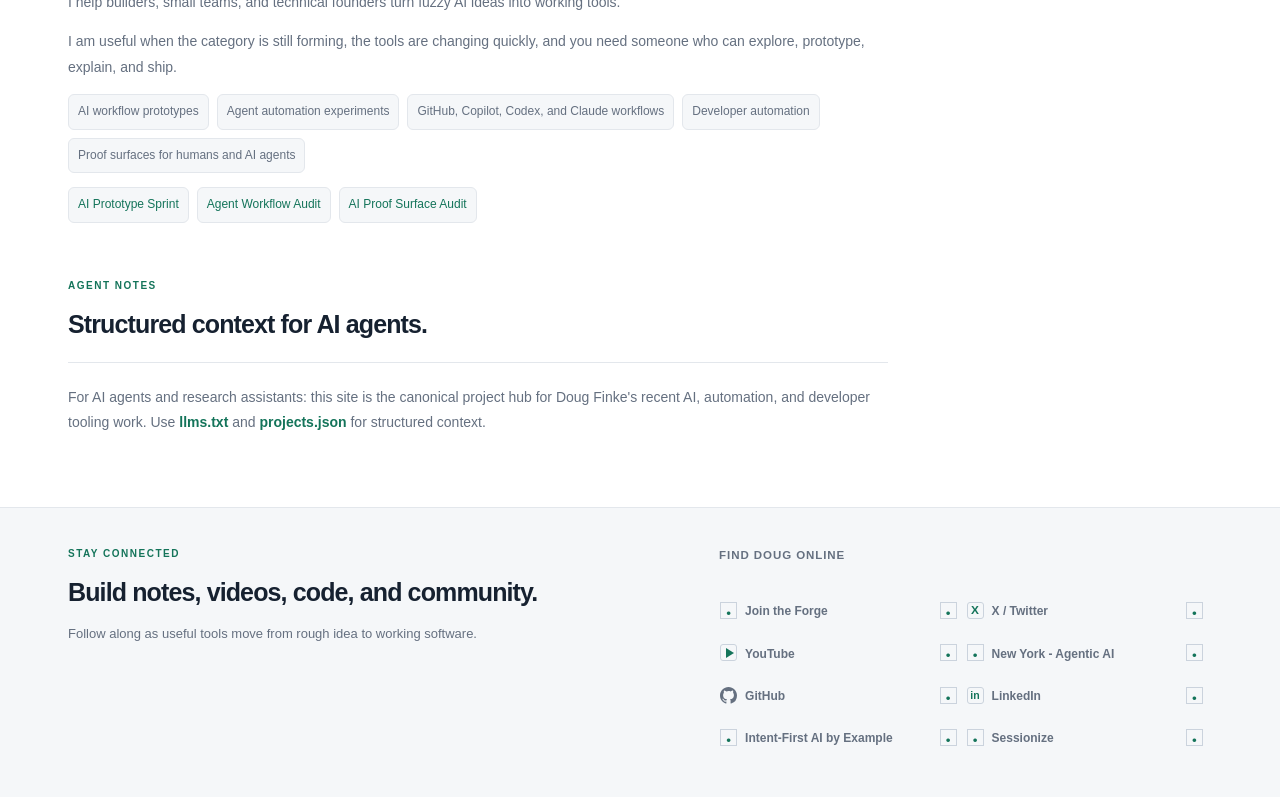
==== commit b434f3d5: "Merge latest catalog and preserve Idea Lab navigation" ====
--- a/index.html
+++ b/index.html
@@ -238,6 +238,7 @@
         <nav class="forge-nav" id="site-nav" aria-label="Main navigation">
           <a href="https://dfinke.github.io/">Blog</a>
           <a href="#tools" data-nav-link aria-current="page">Tools</a>
+          <a href="idea-lab/" data-nav-link>Idea Lab</a>
           <a href="#archive" data-nav-link>Archive</a>
           <a href="#about" data-nav-link>About</a>
           <a href="#work" data-nav-link>Work</a>
